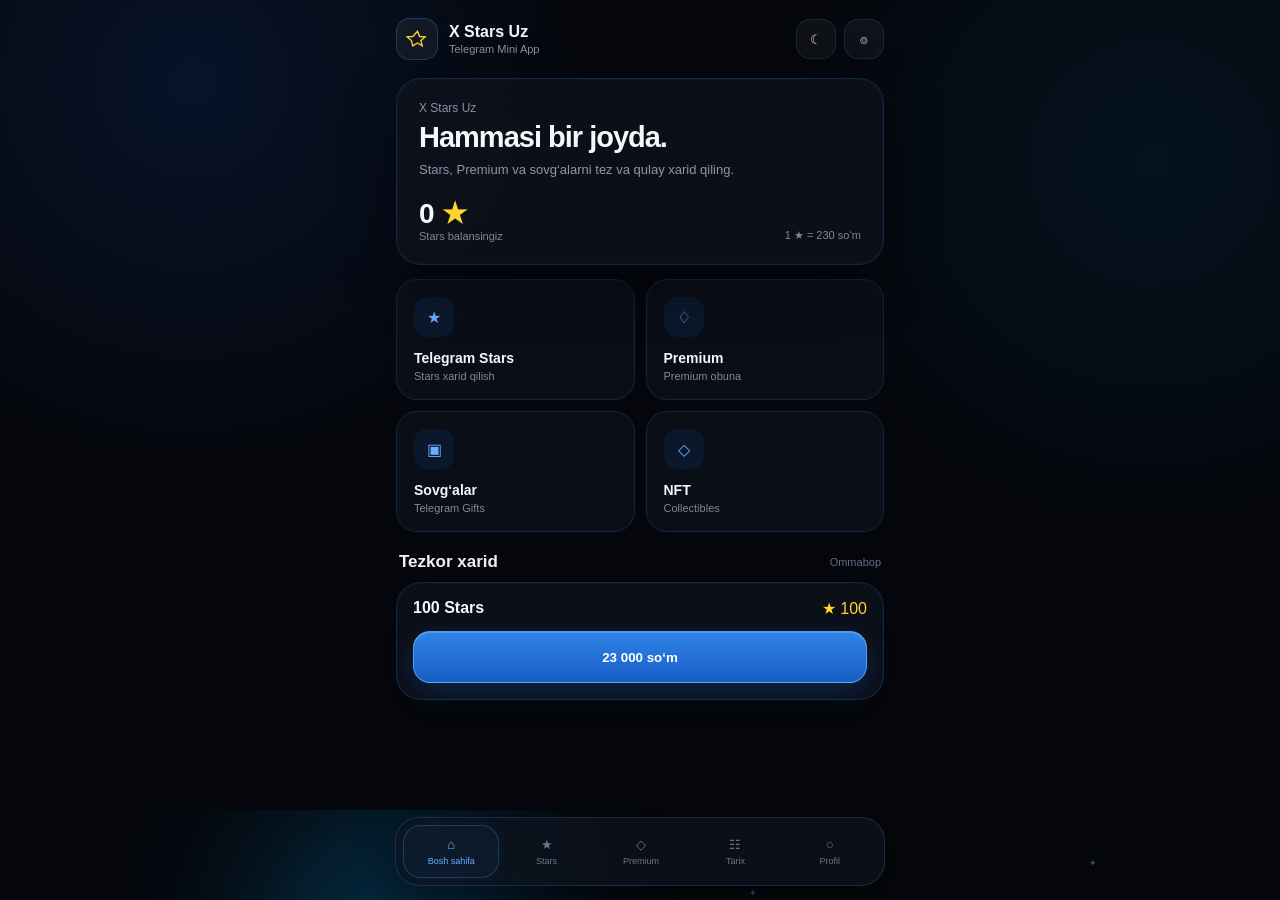
==== index.html @ 51a55a8f "Rename xstarsuz.html to index.html" ====
<!doctype html>
<html lang="uz">
<head>
<meta charset="UTF-8">
<meta name="viewport" content="width=device-width,initial-scale=1,maximum-scale=1,user-scalable=no">
<meta name="theme-color" content="#05070c">
<title>X Stars Uz</title>
<script src="https://telegram.org/js/telegram-web-app.js"></script>
<style>
*{box-sizing:border-box;-webkit-tap-highlight-color:transparent}
html,body{margin:0;min-height:100%;font-family:-apple-system,BlinkMacSystemFont,"SF Pro Display",Inter,Arial,sans-serif;background:#05070c;color:#f5f7fb}
body{overflow-x:hidden;background:radial-gradient(circle at 15% 10%,rgba(30,110,255,.12),transparent 30%),radial-gradient(circle at 90% 20%,rgba(0,160,255,.08),transparent 28%),#05070c}
.bg{position:fixed;inset:0;overflow:hidden;pointer-events:none;z-index:-1}.glow{position:absolute;width:280px;height:280px;border-radius:50%;filter:blur(80px);opacity:.25}.one{background:#087cff;top:-120px;left:-100px}.two{background:#0066ff;right:-130px;top:35%}.three{background:#00aaff;left:20%;bottom:-180px}
.line{position:absolute;width:160%;height:1px;left:-30%;top:42%;background:linear-gradient(90deg,transparent,rgba(80,170,255,.25),transparent);transform:rotate(-12deg);animation:move 8s linear infinite}@keyframes move{from{transform:translateX(-25%) rotate(-12deg)}to{transform:translateX(25%) rotate(-12deg)}}
.p{position:absolute;width:2px;height:2px;border-radius:50%;background:rgba(120,190,255,.65);animation:float 6s ease-in-out infinite}@keyframes float{0%,100%{transform:translateY(0);opacity:.2}50%{transform:translateY(-22px);opacity:.8}}
.s{position:absolute;color:rgba(100,175,255,.45);font-size:9px;animation:tw 4s ease-in-out infinite}@keyframes tw{0%,100%{opacity:.1}50%{opacity:.8}}
.app{max-width:520px;margin:auto;padding:18px 16px 110px}.header{display:flex;align-items:center;justify-content:space-between;margin-bottom:18px}.brand{display:flex;align-items:center;gap:11px}.logo{width:42px;height:42px;border-radius:14px;display:grid;place-items:center;background:rgba(255,255,255,.055);border:1px solid rgba(75,155,255,.25);box-shadow:0 0 18px rgba(35,130,255,.06)}.logo svg{width:23px}.brand strong{display:block;font-size:16px}.brand span{display:block;color:#8791a3;font-size:11px;margin-top:2px}.ha{display:flex;gap:8px}
.btnIcon{width:40px;height:40px;border-radius:14px;border:1px solid rgba(55,145,255,.16);background:rgba(255,255,255,.045);color:#dce6f5;display:grid;place-items:center;transition:.18s}.btnIcon:active{transform:scale(.92);box-shadow:0 0 20px rgba(40,130,255,.12)}svg{width:20px;height:20px}
.glass{background:rgba(16,20,29,.66);backdrop-filter:blur(25px);-webkit-backdrop-filter:blur(25px);border:1px solid rgba(55,145,255,.18);border-radius:25px;box-shadow:0 18px 55px rgba(0,0,0,.38),inset 0 0 0 1px rgba(70,155,255,.035),0 0 18px rgba(40,125,255,.035)}
.page{display:none;animation:in .3s ease}.page.active{display:block}@keyframes in{from{opacity:0;transform:translateX(18px)}to{opacity:1;transform:none}}
.welcome{padding:22px;margin-bottom:14px}.small{color:#8994a8;font-size:12px}.welcome h1{margin:6px 0 0;font-size:29px;letter-spacing:-1px}.welcome p,.head p{color:#8e98aa;font-size:13px;margin:8px 0 0}.balance{display:flex;justify-content:space-between;align-items:end;margin-top:20px}.balance b{font-size:28px}.yellow{color:#ffd52e}.muted{color:#7e899c;font-size:11px}
.actions{display:grid;grid-template-columns:1fr 1fr;gap:11px}.action,.premiumItem,.gift{background:rgba(14,19,28,.65);border:1px solid rgba(55,145,255,.16);box-shadow:inset 0 0 0 1px rgba(60,150,255,.025),0 0 14px rgba(40,125,255,.025);transition:.18s}.action{min-height:112px;padding:17px;border-radius:21px}.action:active,.premiumItem:active,.gift:active{transform:scale(.965);border-color:rgba(75,165,255,.4);box-shadow:0 0 20px rgba(40,130,255,.1)}.ai{width:40px;height:40px;border-radius:13px;display:grid;place-items:center;background:rgba(30,120,255,.09);color:#68aeff;margin-bottom:13px}.action strong,.gift strong{display:block;font-size:14px}.action span{display:block;color:#7e899b;font-size:11px;margin-top:4px}
.st{display:flex;justify-content:space-between;align-items:center;margin:20px 3px 10px}.st h2{font-size:17px;margin:0}.st span{font-size:11px;color:#657187}.main{width:100%;height:52px;border:1px solid rgba(115,190,255,.65);border-radius:17px;color:white;font-weight:650;background:linear-gradient(180deg,rgba(52,145,255,.9),rgba(25,103,218,.9));box-shadow:0 8px 28px rgba(30,120,255,.22),inset 0 1px 0 rgba(255,255,255,.18);transition:.16s}.main:active{transform:scale(.97)}
.head{margin:6px 2px 17px}.head h1{font-size:26px;margin:0;letter-spacing:-1px}.card{padding:20px;margin-bottom:13px}.input{height:58px;padding:0 16px;display:flex;align-items:center;gap:10px;background:rgba(0,0,0,.16);border:1px solid rgba(80,160,255,.13);border-radius:17px}.input input,.userinput{width:100%;border:0;outline:0;background:transparent;color:white;font-size:23px;font-weight:650}.choices{display:grid;grid-template-columns:repeat(4,1fr);gap:8px;margin-top:11px}.choice{padding:11px 5px;text-align:center;border-radius:14px;background:rgba(255,255,255,.035);border:1px solid rgba(55,145,255,.14);color:#cbd4e2;font-size:12px}.choice.active{border-color:rgba(65,155,255,.65);background:rgba(45,130,255,.08);box-shadow:0 0 18px rgba(45,135,255,.12)}.recipient{display:flex;gap:8px;margin-top:14px}.recipient button{flex:1;height:42px;border-radius:14px;border:1px solid rgba(80,150,255,.12);background:rgba(255,255,255,.035);color:#929daf}.recipient .active{color:white;background:rgba(40,130,255,.1);border-color:rgba(70,155,255,.35)}.username{display:none;margin-top:9px}.username.show{display:block}.userinput{height:45px;border-radius:14px;padding:0 14px;font-size:14px}.total{display:flex;justify-content:space-between;margin:17px 2px 12px;font-size:12px}
.premiumList{display:flex;flex-direction:column;gap:10px}.premiumItem{padding:17px;border-radius:20px;display:flex;align-items:center;justify-content:space-between}.pleft{display:flex;align-items:center;gap:13px}.pi{width:43px;height:43px;border-radius:14px;background:rgba(45,135,255,.1);color:#6bb2ff;display:grid;place-items:center}.premiumItem span{display:block;color:#778296;font-size:11px;margin-top:4px}.price{font-size:13px;color:#b9d9ff;font-weight:650}
.gifts{display:grid;grid-template-columns:1fr 1fr;gap:10px}.gift{padding:17px;border-radius:21px}.gv{height:78px;border-radius:17px;background:radial-gradient(circle,rgba(50,145,255,.12),transparent 60%),rgba(255,255,255,.025);display:grid;place-items:center;margin-bottom:12px;color:#70b7ff}.gift small{display:block;color:#ffd52e;margin-top:5px}.nft{padding:42px 20px;text-align:center}.nft .pi{margin:auto auto 17px;width:65px;height:65px}.nft h2{margin:0}.nft p{color:#7d889b;font-size:12px;line-height:1.6}
.history{display:flex;flex-direction:column;gap:9px}.hi{display:flex;align-items:center;gap:12px;padding:15px;border-radius:18px;background:rgba(15,20,29,.6);border:1px solid rgba(55,145,255,.1)}.hi .pi{width:40px;height:40px}.hiinfo{flex:1}.hiinfo strong{display:block;font-size:13px}.hiinfo span{display:block;color:#687487;font-size:10px;margin-top:3px}
.profile{padding:22px;display:flex;align-items:center;gap:15px;margin-bottom:12px}.avatar{width:60px;height:60px;border-radius:19px;overflow:hidden;background:rgba(50,140,255,.12);display:grid;place-items:center;font-size:22px;color:#75b9ff}.avatar img{width:100%;height:100%;object-fit:cover}.settings{overflow:hidden}.setting{min-height:57px;display:flex;align-items:center;padding:0 16px;border-bottom:1px solid rgba(255,255,255,.045);gap:12px}.setting:last-child{border:0}.si{width:32px;height:32px;border-radius:10px;display:grid;place-items:center;background:rgba(45,135,255,.08);color:#69afff}.settingText{flex:1;font-size:13px}.settingText small{display:block;color:#697588;font-size:10px;margin-top:2px}.switch{width:42px;height:25px;border-radius:20px;background:#303744;padding:3px}.switch i{display:block;width:19px;height:19px;border-radius:50%;background:white;transition:.2s}.switch.on{background:#2788ff}.switch.on i{transform:translateX(17px)}.admin{display:none;margin-top:12px;padding:18px}.admin.show{display:block}.adminrow{display:flex;justify-content:space-between;padding:9px 0;color:#8994a7;font-size:12px}
.nav{position:fixed;left:50%;bottom:14px;transform:translateX(-50%);width:calc(100% - 24px);max-width:490px;padding:7px;border-radius:24px;background:rgba(15,19,28,.76);backdrop-filter:blur(28px);border:1px solid rgba(75,155,255,.2);box-shadow:0 15px 45px rgba(0,0,0,.45);display:flex;z-index:50}.nav button{flex:1;height:53px;border:0;background:transparent;color:#697589;border-radius:18px;display:flex;flex-direction:column;align-items:center;justify-content:center;gap:4px}.nav button span{font-size:9px}.nav button.active{color:#69b0ff;border:1px solid rgba(65,155,255,.28);background:rgba(45,135,255,.055);box-shadow:0 0 18px rgba(45,135,255,.08)}
.overlay{position:fixed;inset:0;background:rgba(0,0,0,.58);backdrop-filter:blur(9px);z-index:100;display:none;align-items:flex-end}.overlay.show{display:flex}.modal{width:100%;max-width:520px;margin:auto 0 0;padding:18px 16px 28px;background:rgba(14,18,27,.96);border-radius:29px 29px 0 0;border:1px solid rgba(70,155,255,.2)}.handle{width:42px;height:4px;border-radius:5px;background:#394352;margin:0 auto 20px}.payments{display:grid;grid-template-columns:1fr 1fr;gap:9px}.pay{padding:15px;border-radius:17px;background:rgba(255,255,255,.035);border:1px solid rgba(55,145,255,.14)}.pay strong{display:block;font-size:13px}.pay span{color:#727e91;font-size:10px}.note{margin-top:13px;padding:11px;border-radius:13px;background:rgba(255,190,50,.055);color:#a99b73;font-size:10px;line-height:1.5}
body.light{color:#111722;background:#f2f5fa}body.light .glass,body.light .action,body.light .premiumItem,body.light .gift,body.light .hi,body.light .settings,body.light .nav{background:rgba(255,255,255,.7)}body.light .input input,body.light .userinput{color:#111722}
@media(max-width:370px){.app{padding-left:12px;padding-right:12px}.action{padding:14px;min-height:105px}.welcome h1{font-size:25px}}
</style>
</head>
<body>
<div class="bg"><div class="glow one"></div><div class="glow two"></div><div class="glow three"></div><div class="line"></div></div>
<div class="app">
<header class="header"><div class="brand"><div class="logo"><svg viewBox="0 0 24 24" fill="none"><path d="M12 2.8l2.5 6.2 6.7.5-5.1 4.3 1.6 6.5-5.7-3.5-5.7 3.5-1.6-6.5-5.1-4.3 6.7-.5L12 2.8z" stroke="#ffd52e" stroke-width="1.6"/></svg></div><div><strong>X Stars Uz</strong><span>Telegram Mini App</span></div></div><div class="ha"><button class="btnIcon" onclick="toggleTheme()">☾</button><button class="btnIcon" onclick="showPage('profile')">⌾</button></div></header>

<section class="page active" id="home"><div class="welcome glass"><div class="small">X Stars Uz</div><h1>Hammasi bir joyda.</h1><p>Stars, Premium va sovg‘alarni tez va qulay xarid qiling.</p><div class="balance"><div><b>0 <span class="yellow">★</span></b><div class="muted">Stars balansingiz</div></div><div class="muted">1 ★ = 230 so‘m</div></div></div>
<div class="actions"><div class="action" onclick="showPage('stars')"><div class="ai yellow">★</div><strong>Telegram Stars</strong><span>Stars xarid qilish</span></div><div class="action" onclick="showPage('premium')"><div class="ai">♢</div><strong>Premium</strong><span>Premium obuna</span></div><div class="action" onclick="showPage('gifts')"><div class="ai">▣</div><strong>Sovg‘alar</strong><span>Telegram Gifts</span></div><div class="action" onclick="showPage('nft')"><div class="ai">◇</div><strong>NFT</strong><span>Collectibles</span></div></div>
<div class="st"><h2>Tezkor xarid</h2><span>Ommabop</span></div><div class="glass" style="padding:16px"><div style="display:flex;justify-content:space-between;margin-bottom:13px"><strong>100 Stars</strong><span class="yellow">★ 100</span></div><button class="main" onclick="quickStars(100)">23 000 so‘m</button></div></section>

<section class="page" id="stars"><div class="head"><h1>Stars</h1><p>Telegram Stars uchun miqdorni tanlang.</p></div><div class="card glass"><div class="input"><span class="yellow">★</span><input id="starInput" type="number" min="50" max="5000" value="100" oninput="updateStars()"></div><div class="choices"><div class="choice" onclick="setStars(50)">50</div><div class="choice active" onclick="setStars(100)">100</div><div class="choice" onclick="setStars(200)">200</div><div class="choice" onclick="setStars(300)">300</div><div class="choice" onclick="setStars(400)">400</div><div class="choice" onclick="setStars(500)">500</div><div class="choice" onclick="setStars(1000)">1000</div></div><div class="recipient"><button class="active" id="selfBtn" onclick="recipientSelf()">O‘zimga</button><button id="otherBtn" onclick="recipientOther()">Boshqa profil</button></div><div class="username" id="usernameBox"><input class="userinput" id="username" placeholder="@username"></div><div class="total"><span class="muted">Jami</span><strong id="starTotal">23 000 so‘m</strong></div><button class="main" onclick="openPayment()">Davom etish</button></div><div class="glass" style="padding:16px;font-size:12px;color:#7d889b;line-height:1.6">Minimal: <b>50 Stars</b><br>Maksimal: <b>5000 Stars</b><br>Narx: <b class="yellow">1 ★ = 230 so‘m</b></div></section>

<section class="page" id="premium"><div class="head"><h1>Premium</h1><p>Telegram Premium obunasini tanlang.</p></div><div class="premiumList"><div class="premiumItem" onclick="premiumBuy('3 oy',165000)"><div class="pleft"><div class="pi">◇</div><div><strong>3 oy</strong><span>Premium obuna</span></div></div><div class="price">165 000 so‘m</div></div><div class="premiumItem" onclick="premiumBuy('6 oy',220000)"><div class="pleft"><div class="pi">◇</div><div><strong>6 oy</strong><span>Premium obuna</span></div></div><div class="price">220 000 so‘m</div></div><div class="premiumItem" onclick="premiumBuy('12 oy',405000)"><div class="pleft"><div class="pi">◇</div><div><strong>12 oy</strong><span>Premium obuna</span></div></div><div class="price">405 000 so‘m</div></div></div></section>

<section class="page" id="gifts"><div class="head"><h1>Sovg‘alar</h1><p>Telegram uchun chiroyli sovg‘alarni tanlang.</p></div><div class="gifts" id="gifts"></div></section>
<section class="page" id="nft"><div class="head"><h1>NFT</h1><p>Collectible sovg‘alar bo‘limi.</p></div><div class="nft glass"><div class="pi">◇</div><h2>Tez orada</h2><p>NFT va collectible sovg‘alar uchun yangi bo‘lim tez orada ishga tushadi.</p></div></section>
<section class="page" id="history"><div class="head"><h1>Tarix</h1><p>Sizning oxirgi operatsiyalaringiz.</p></div><div class="history" id="historyList"></div></section>
<section class="page" id="profile"><div class="head"><h1>Profil</h1><p>Hisob va ilova sozlamalari.</p></div><div class="profile glass"><div class="avatar" id="avatar">X</div><div><strong id="profileName">X Stars User</strong><div class="muted" id="profileUsername">@username</div></div></div><div class="settings glass"><div class="setting"><div class="si">文</div><div class="settingText">Til<small>O‘zbekcha</small></div><span class="muted">UZ</span></div><div class="setting"><div class="si">☾</div><div class="settingText">Qorong‘i rejim<small>iOS ko‘rinishi</small></div><div class="switch on" id="themeSwitch" onclick="toggleTheme()"><i></i></div></div><div class="setting"><div class="si">♧</div><div class="settingText">Bildirishnomalar<small>Xaridlar va yangiliklar</small></div><div class="switch on" id="notifySwitch" onclick="toggleNotify()"><i></i></div></div><div class="setting" onclick="openSupport()"><div class="si">?</div><div class="settingText">Qo‘llab-quvvatlash<small>@xsuzadmin</small></div><span style="color:#6baeff">›</span></div></div><div class="admin glass" id="adminPanel"><h3>Admin panel</h3><div class="adminrow"><span>Status</span><b>Admin</b></div><div class="adminrow"><span>Telegram ID</span><b>5795011255</b></div><div class="adminrow"><span>Bot</span><b>@xstarsuzbot</b></div><button class="main" onclick="adminMessage()" style="margin-top:10px">Admin boshqaruvi</button></div></section>
</div>

<nav class="nav"><button class="active" data-page="home" onclick="showPage('home')">⌂<span>Bosh sahifa</span></button><button data-page="stars" onclick="showPage('stars')">★<span>Stars</span></button><button data-page="premium" onclick="showPage('premium')">◇<span>Premium</span></button><button data-page="history" onclick="showPage('history')">☷<span>Tarix</span></button><button data-page="profile" onclick="showPage('profile')">○<span>Profil</span></button></nav>

<div class="overlay" id="paymentModal" onclick="closePayment(event)"><div class="modal" onclick="event.stopPropagation()"><div class="handle"></div><h2>To‘lov usulini tanlang</h2><div id="paymentDescription" style="color:#788396;font-size:11px;margin:5px 0 15px"></div><div class="payments"><div class="pay" onclick="paymentSelected('Telegram Stars')"><strong>Telegram Stars</strong><span>Telegram ichidagi to‘lov</span></div><div class="pay" onclick="paymentSelected('Click')"><strong>Click</strong><span>Click orqali to‘lov</span></div><div class="pay" onclick="paymentSelected('Payme')"><strong>Payme</strong><span>Payme orqali to‘lov</span></div><div class="pay" onclick="paymentSelected('Visa / Uzcard')"><strong>Visa / Uzcard</strong><span>Karta orqali to‘lov</span></div></div><div class="note">To‘lov tizimi hozircha demo rejimida. Real integratsiya backend orqali ulanadi.</div></div></div>

<script>
const tg=window.Telegram?.WebApp;if(tg){tg.ready();tg.expand()}
for(let i=0;i<32;i++){let x=document.createElement('div');x.className='p';x.style.left=Math.random()*100+'%';x.style.top=Math.random()*100+'%';x.style.animationDelay=Math.random()*6+'s';document.querySelector('.bg').appendChild(x)}
for(let i=0;i<18;i++){let x=document.createElement('div');x.className='s';x.textContent='✦';x.style.left=Math.random()*100+'%';x.style.top=Math.random()*100+'%';x.style.animationDelay=Math.random()*5+'s';document.querySelector('.bg').appendChild(x)}
function showPage(p){document.querySelectorAll('.page').forEach(x=>x.classList.remove('active'));document.getElementById(p).classList.add('active');document.querySelectorAll('.nav button').forEach(x=>x.classList.toggle('active',x.dataset.page===p));scrollTo(0,0)}
let currentStars=100,currentPurchase=null;
function setStars(v){currentStars=v;document.getElementById('starInput').value=v;updateStars()}
function updateStars(){let v=parseInt(document.getElementById('starInput').value)||50;v=Math.max(50,Math.min(5000,v));currentStars=v;document.getElementById('starInput').value=v;document.getElementById('starTotal').textContent=(v*230).toLocaleString('uz-UZ')+' so‘m';document.querySelectorAll('.choice').forEach(x=>x.classList.toggle('active',Number(x.textContent)===v))}
function quickStars(v){setStars(v);showPage('stars')}
function recipientSelf(){selfBtn.classList.add('active');otherBtn.classList.remove('active');usernameBox.classList.remove('show')}
function recipientOther(){otherBtn.classList.add('active');selfBtn.classList.remove('active');usernameBox.classList.add('show')}
const giftData=[['Teddy Bear',15],['Heart Gift',15],['Gift Box',25],['Rose',25],['Bouquet',50],['Rocket',50],['Trophy',100],['Ring',100],['Archa',50]];
giftData.forEach(g=>{let d=document.createElement('div');d.className='gift';d.innerHTML='<div class="gv">◇</div><strong>'+g[0]+'</strong><small>★ '+g[1]+'</small>';d.onclick=()=>openGift(g[0],g[1]);gifts.appendChild(d)})
function openGift(n,s){currentPurchase={name:n,amount:s};paymentDescription.textContent=n+' — ★ '+s;paymentModal.classList.add('show')}
function premiumBuy(n,p){currentPurchase={name:'Premium '+n,amount:p};paymentDescription.textContent='Premium '+n+' — '+p.toLocaleString('uz-UZ')+' so‘m';paymentModal.classList.add('show')}
function openPayment(){if(otherBtn.classList.contains('active')&&!username.value.trim()){alert('Username kiriting.');return}currentPurchase={name:currentStars+' Stars',amount:currentStars*230};paymentDescription.textContent=currentStars+' Stars — '+(currentStars*230).toLocaleString('uz-UZ')+' so‘m';paymentModal.classList.add('show')}
function closePayment(e){if(e.target.id==='paymentModal')paymentModal.classList.remove('show')}
function paymentSelected(m){paymentModal.classList.remove('show');if(currentPurchase)saveHistory(currentPurchase.name,currentPurchase.amount,m);alert('To‘lov tizimi hozircha demo rejimida.\n\nTanlangan usul: '+m);showPage('history')}
function saveHistory(n,a,m){let h=JSON.parse(localStorage.getItem('xstars_history')||'[]');h.unshift({n,a,m,d:new Date().toLocaleString('uz-UZ')});localStorage.setItem('xstars_history',JSON.stringify(h.slice(0,30)));renderHistory()}
function renderHistory(){let h=JSON.parse(localStorage.getItem('xstars_history')||'[]');if(!h.length){historyList.innerHTML='<div class="glass" style="padding:35px;text-align:center;color:#687487;font-size:12px">Hozircha operatsiyalar yo‘q.</div>';return}historyList.innerHTML=h.map(x=>'<div class="hi"><div class="pi">✓</div><div class="hiinfo"><strong>'+x.n+'</strong><span>'+x.m+' · '+x.d+'</span></div><b>'+x.a.toLocaleString('uz-UZ')+' so‘m</b></div>').join('')}
function toggleTheme(){document.body.classList.toggle('light');let l=document.body.classList.contains('light');localStorage.setItem('theme',l?'light':'dark');themeSwitch.classList.toggle('on',!l)}
function toggleNotify(){notifySwitch.classList.toggle('on')}
function openSupport(){if(tg&&tg.openTelegramLink)tg.openTelegramLink('https://t.me/xsuzadmin');else window.open('https://t.me/xsuzadmin','_blank')}
function adminMessage(){alert('Admin panel frontendda yoqildi. Real boshqaruv backend orqali ulanadi.')}
function loadUser(){if(!tg?.initDataUnsafe?.user)return;let u=tg.initDataUnsafe.user;profileName.textContent=[u.first_name,u.last_name].filter(Boolean).join(' ')||'Telegram User';profileUsername.textContent=u.username?'@'+u.username:'Username yo‘q';avatar.textContent=(u.first_name||'X')[0].toUpperCase();if(u.photo_url)avatar.innerHTML='<img src="'+u.photo_url+'">';if(String(u.id)==='5795011255')adminPanel.classList.add('show')}
if(localStorage.getItem('theme')==='light'){document.body.classList.add('light');themeSwitch.classList.remove('on')}loadUser();renderHistory();updateStars();
</script>
</body>
</html>
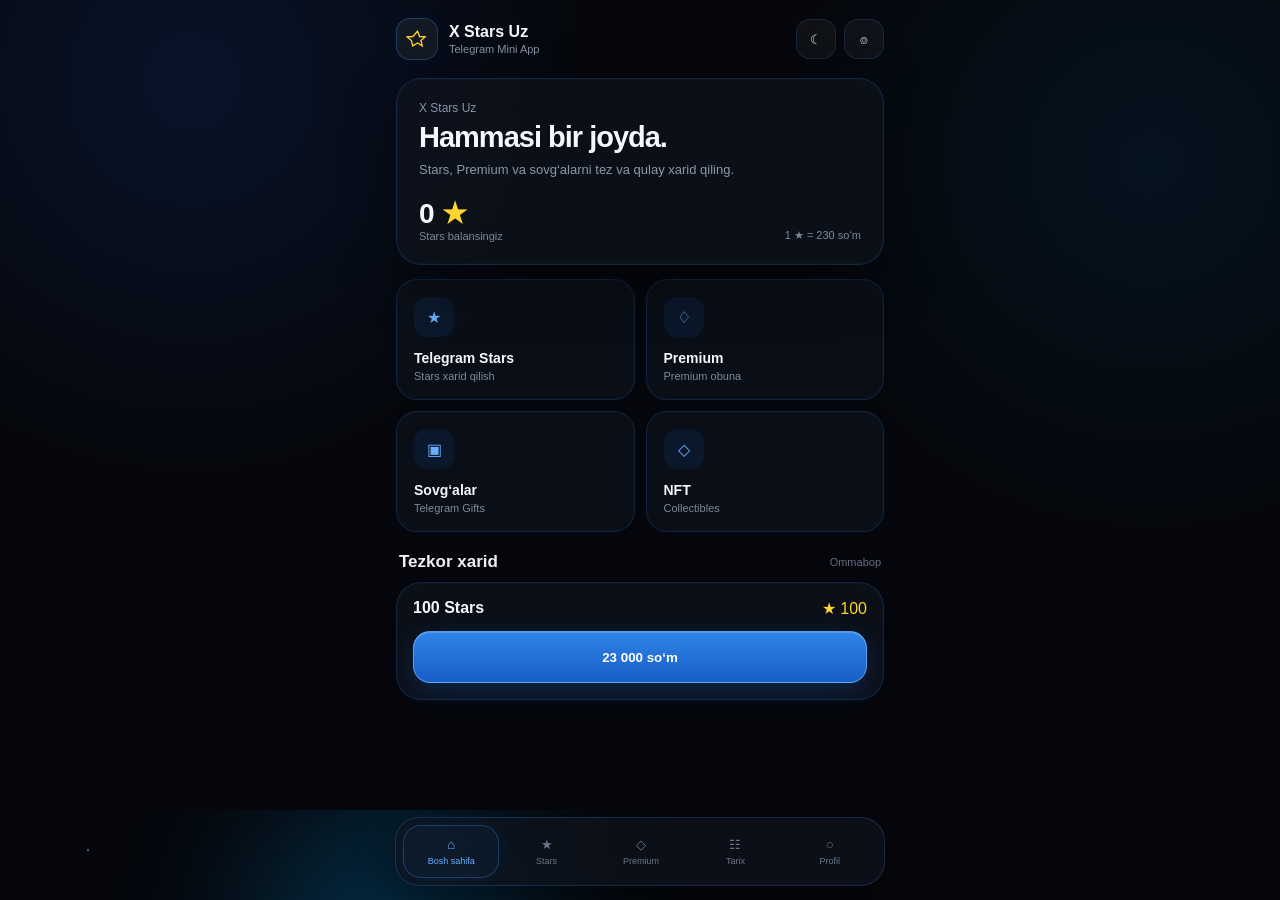
==== commit f540b5c6: "Rename xstarsuz-1.html to index.html" ====
--- a/index.html
+++ b/index.html
@@ -25,7 +25,7 @@
 .premiumList{display:flex;flex-direction:column;gap:10px}.premiumItem{padding:17px;border-radius:20px;display:flex;align-items:center;justify-content:space-between}.pleft{display:flex;align-items:center;gap:13px}.pi{width:43px;height:43px;border-radius:14px;background:rgba(45,135,255,.1);color:#6bb2ff;display:grid;place-items:center}.premiumItem span{display:block;color:#778296;font-size:11px;margin-top:4px}.price{font-size:13px;color:#b9d9ff;font-weight:650}
 .gifts{display:grid;grid-template-columns:1fr 1fr;gap:10px}.gift{padding:17px;border-radius:21px}.gv{height:78px;border-radius:17px;background:radial-gradient(circle,rgba(50,145,255,.12),transparent 60%),rgba(255,255,255,.025);display:grid;place-items:center;margin-bottom:12px;color:#70b7ff}.gift small{display:block;color:#ffd52e;margin-top:5px}.nft{padding:42px 20px;text-align:center}.nft .pi{margin:auto auto 17px;width:65px;height:65px}.nft h2{margin:0}.nft p{color:#7d889b;font-size:12px;line-height:1.6}
 .history{display:flex;flex-direction:column;gap:9px}.hi{display:flex;align-items:center;gap:12px;padding:15px;border-radius:18px;background:rgba(15,20,29,.6);border:1px solid rgba(55,145,255,.1)}.hi .pi{width:40px;height:40px}.hiinfo{flex:1}.hiinfo strong{display:block;font-size:13px}.hiinfo span{display:block;color:#687487;font-size:10px;margin-top:3px}
-.profile{padding:22px;display:flex;align-items:center;gap:15px;margin-bottom:12px}.avatar{width:60px;height:60px;border-radius:19px;overflow:hidden;background:rgba(50,140,255,.12);display:grid;place-items:center;font-size:22px;color:#75b9ff}.avatar img{width:100%;height:100%;object-fit:cover}.settings{overflow:hidden}.setting{min-height:57px;display:flex;align-items:center;padding:0 16px;border-bottom:1px solid rgba(255,255,255,.045);gap:12px}.setting:last-child{border:0}.si{width:32px;height:32px;border-radius:10px;display:grid;place-items:center;background:rgba(45,135,255,.08);color:#69afff}.settingText{flex:1;font-size:13px}.settingText small{display:block;color:#697588;font-size:10px;margin-top:2px}.switch{width:42px;height:25px;border-radius:20px;background:#303744;padding:3px}.switch i{display:block;width:19px;height:19px;border-radius:50%;background:white;transition:.2s}.switch.on{background:#2788ff}.switch.on i{transform:translateX(17px)}.admin{display:none;margin-top:12px;padding:18px}.admin.show{display:block}.adminrow{display:flex;justify-content:space-between;padding:9px 0;color:#8994a7;font-size:12px}
+.profile{padding:22px;display:flex;align-items:center;gap:15px;margin-bottom:12px}.avatar{width:60px;height:60px;border-radius:19px;overflow:hidden;background:rgba(50,140,255,.12);display:grid;place-items:center;font-size:22px;color:#75b9ff}.avatar img{width:100%;height:100%;object-fit:cover}.settings{overflow:hidden}.setting{min-height:57px;display:flex;align-items:center;padding:0 16px;border-bottom:1px solid rgba(255,255,255,.045);gap:12px}.setting:last-child{border:0}.si{width:32px;height:32px;border-radius:10px;display:grid;place-items:center;background:rgba(45,135,255,.08);color:#69afff}.settingText{flex:1;font-size:13px}.settingText small{display:block;color:#697588;font-size:10px;margin-top:2px}.switch{width:42px;height:25px;border-radius:20px;background:#303744;padding:3px}.switch i{display:block;width:19px;height:19px;border-radius:50%;background:white;transition:.2s}.switch.on{background:#2788ff}.switch.on i{transform:translateX(17px)}.admin{display:none;margin-top:12px;padding:18px}.admin.show{display:block}.adminGrid{display:grid;grid-template-columns:repeat(2,1fr);gap:10px;margin-top:12px}.adminCard{padding:15px;border-radius:18px;background:rgba(20,30,45,.62);border:1px solid rgba(65,155,255,.16);box-shadow:inset 0 0 18px rgba(45,135,255,.025)}.adminCard b{display:block;font-size:22px;margin-top:6px;color:#eef5ff}.adminCard small{color:#7e8ba0}.adminAction{width:100%;margin-top:10px;padding:13px;border-radius:15px;border:1px solid rgba(65,155,255,.18);background:rgba(45,135,255,.06);color:#dcecff;text-align:left;font-size:13px}.adminBadge{display:inline-flex;padding:5px 9px;border-radius:10px;background:rgba(45,135,255,.1);color:#69b0ff;font-size:10px;margin-left:6px}.adminrow{display:flex;justify-content:space-between;padding:9px 0;color:#8994a7;font-size:12px}
 .nav{position:fixed;left:50%;bottom:14px;transform:translateX(-50%);width:calc(100% - 24px);max-width:490px;padding:7px;border-radius:24px;background:rgba(15,19,28,.76);backdrop-filter:blur(28px);border:1px solid rgba(75,155,255,.2);box-shadow:0 15px 45px rgba(0,0,0,.45);display:flex;z-index:50}.nav button{flex:1;height:53px;border:0;background:transparent;color:#697589;border-radius:18px;display:flex;flex-direction:column;align-items:center;justify-content:center;gap:4px}.nav button span{font-size:9px}.nav button.active{color:#69b0ff;border:1px solid rgba(65,155,255,.28);background:rgba(45,135,255,.055);box-shadow:0 0 18px rgba(45,135,255,.08)}
 .overlay{position:fixed;inset:0;background:rgba(0,0,0,.58);backdrop-filter:blur(9px);z-index:100;display:none;align-items:flex-end}.overlay.show{display:flex}.modal{width:100%;max-width:520px;margin:auto 0 0;padding:18px 16px 28px;background:rgba(14,18,27,.96);border-radius:29px 29px 0 0;border:1px solid rgba(70,155,255,.2)}.handle{width:42px;height:4px;border-radius:5px;background:#394352;margin:0 auto 20px}.payments{display:grid;grid-template-columns:1fr 1fr;gap:9px}.pay{padding:15px;border-radius:17px;background:rgba(255,255,255,.035);border:1px solid rgba(55,145,255,.14)}.pay strong{display:block;font-size:13px}.pay span{color:#727e91;font-size:10px}.note{margin-top:13px;padding:11px;border-radius:13px;background:rgba(255,190,50,.055);color:#a99b73;font-size:10px;line-height:1.5}
 body.light{color:#111722;background:#f2f5fa}body.light .glass,body.light .action,body.light .premiumItem,body.light .gift,body.light .hi,body.light .settings,body.light .nav{background:rgba(255,255,255,.7)}body.light .input input,body.light .userinput{color:#111722}
@@ -48,10 +48,10 @@
 <section class="page" id="gifts"><div class="head"><h1>Sovg‘alar</h1><p>Telegram uchun chiroyli sovg‘alarni tanlang.</p></div><div class="gifts" id="gifts"></div></section>
 <section class="page" id="nft"><div class="head"><h1>NFT</h1><p>Collectible sovg‘alar bo‘limi.</p></div><div class="nft glass"><div class="pi">◇</div><h2>Tez orada</h2><p>NFT va collectible sovg‘alar uchun yangi bo‘lim tez orada ishga tushadi.</p></div></section>
 <section class="page" id="history"><div class="head"><h1>Tarix</h1><p>Sizning oxirgi operatsiyalaringiz.</p></div><div class="history" id="historyList"></div></section>
-<section class="page" id="profile"><div class="head"><h1>Profil</h1><p>Hisob va ilova sozlamalari.</p></div><div class="profile glass"><div class="avatar" id="avatar">X</div><div><strong id="profileName">X Stars User</strong><div class="muted" id="profileUsername">@username</div></div></div><div class="settings glass"><div class="setting"><div class="si">文</div><div class="settingText">Til<small>O‘zbekcha</small></div><span class="muted">UZ</span></div><div class="setting"><div class="si">☾</div><div class="settingText">Qorong‘i rejim<small>iOS ko‘rinishi</small></div><div class="switch on" id="themeSwitch" onclick="toggleTheme()"><i></i></div></div><div class="setting"><div class="si">♧</div><div class="settingText">Bildirishnomalar<small>Xaridlar va yangiliklar</small></div><div class="switch on" id="notifySwitch" onclick="toggleNotify()"><i></i></div></div><div class="setting" onclick="openSupport()"><div class="si">?</div><div class="settingText">Qo‘llab-quvvatlash<small>@xsuzadmin</small></div><span style="color:#6baeff">›</span></div></div><div class="admin glass" id="adminPanel"><h3>Admin panel</h3><div class="adminrow"><span>Status</span><b>Admin</b></div><div class="adminrow"><span>Telegram ID</span><b>5795011255</b></div><div class="adminrow"><span>Bot</span><b>@xstarsuzbot</b></div><button class="main" onclick="adminMessage()" style="margin-top:10px">Admin boshqaruvi</button></div></section>
+<section class="page" id="profile"><div class="head"><h1>Profil</h1><p>Hisob va ilova sozlamalari.</p></div><div class="profile glass"><div class="avatar" id="avatar">X</div><div><strong id="profileName">X Stars User</strong><div class="muted" id="profileUsername">@username</div></div></div><div class="settings glass"><div class="setting"><div class="si">文</div><div class="settingText">Til<small>O‘zbekcha</small></div><span class="muted">UZ</span></div><div class="setting"><div class="si">☾</div><div class="settingText">Qorong‘i rejim<small>iOS ko‘rinishi</small></div><div class="switch on" id="themeSwitch" onclick="toggleTheme()"><i></i></div></div><div class="setting"><div class="si">♧</div><div class="settingText">Bildirishnomalar<small>Xaridlar va yangiliklar</small></div><div class="switch on" id="notifySwitch" onclick="toggleNotify()"><i></i></div></div><div class="setting" onclick="openSupport()"><div class="si">?</div><div class="settingText">Qo‘llab-quvvatlash<small>@xsuzadmin</small></div><span style="color:#6baeff">›</span></div></div><div class="admin glass" id="adminPanel"><h3>Admin Panel <span class="adminBadge">5795011255</span></h3><div class="adminrow"><span>Status</span><b style="color:#69b0ff">● Faol</b></div><div class="adminGrid"><div class="adminCard"><small>Bugungi buyurtmalar</small><b id="aOrders">0</b></div><div class="adminCard"><small>Foydalanuvchilar</small><b id="aUsers">0</b></div><div class="adminCard"><small>Stars buyurtmalari</small><b id="aStars">0</b></div><div class="adminCard"><small>Daromad</small><b id="aRevenue">0 so‘m</b></div></div><button class="adminAction" onclick="adminOrders()">📦 Buyurtmalar <span style="float:right">›</span></button><button class="adminAction" onclick="adminUsers()">👤 Foydalanuvchilar <span style="float:right">›</span></button><button class="adminAction" onclick="adminStats()">📊 Statistika <span style="float:right">›</span></button><button class="adminAction" onclick="adminMessage()">⚙️ Admin sozlamalari <span style="float:right">›</span></button></div></section>
 </div>
 
-<nav class="nav"><button class="active" data-page="home" onclick="showPage('home')">⌂<span>Bosh sahifa</span></button><button data-page="stars" onclick="showPage('stars')">★<span>Stars</span></button><button data-page="premium" onclick="showPage('premium')">◇<span>Premium</span></button><button data-page="history" onclick="showPage('history')">☷<span>Tarix</span></button><button data-page="profile" onclick="showPage('profile')">○<span>Profil</span></button></nav>
+<nav class="nav"><button class="active" data-page="home" onclick="showPage('home')">⌂<span>Bosh sahifa</span></button><button data-page="stars" onclick="showPage('stars')">★<span>Stars</span></button><button data-page="premium" onclick="showPage('premium')">◇<span>Premium</span></button><button data-page="history" onclick="showPage('history')">☷<span>Tarix</span></button><button data-page="profile" onclick="showPage('profile')">○<span>Profil</span></button><button id="adminNav" data-page="profile" onclick="showPage('profile');document.getElementById('adminPanel').scrollIntoView({behavior:'smooth'})" style="display:none">⚙<span>Admin</span></button></nav>
 
 <div class="overlay" id="paymentModal" onclick="closePayment(event)"><div class="modal" onclick="event.stopPropagation()"><div class="handle"></div><h2>To‘lov usulini tanlang</h2><div id="paymentDescription" style="color:#788396;font-size:11px;margin:5px 0 15px"></div><div class="payments"><div class="pay" onclick="paymentSelected('Telegram Stars')"><strong>Telegram Stars</strong><span>Telegram ichidagi to‘lov</span></div><div class="pay" onclick="paymentSelected('Click')"><strong>Click</strong><span>Click orqali to‘lov</span></div><div class="pay" onclick="paymentSelected('Payme')"><strong>Payme</strong><span>Payme orqali to‘lov</span></div><div class="pay" onclick="paymentSelected('Visa / Uzcard')"><strong>Visa / Uzcard</strong><span>Karta orqali to‘lov</span></div></div><div class="note">To‘lov tizimi hozircha demo rejimida. Real integratsiya backend orqali ulanadi.</div></div></div>
 
@@ -78,8 +78,25 @@
 function toggleTheme(){document.body.classList.toggle('light');let l=document.body.classList.contains('light');localStorage.setItem('theme',l?'light':'dark');themeSwitch.classList.toggle('on',!l)}
 function toggleNotify(){notifySwitch.classList.toggle('on')}
 function openSupport(){if(tg&&tg.openTelegramLink)tg.openTelegramLink('https://t.me/xsuzadmin');else window.open('https://t.me/xsuzadmin','_blank')}
-function adminMessage(){alert('Admin panel frontendda yoqildi. Real boshqaruv backend orqali ulanadi.')}
-function loadUser(){if(!tg?.initDataUnsafe?.user)return;let u=tg.initDataUnsafe.user;profileName.textContent=[u.first_name,u.last_name].filter(Boolean).join(' ')||'Telegram User';profileUsername.textContent=u.username?'@'+u.username:'Username yo‘q';avatar.textContent=(u.first_name||'X')[0].toUpperCase();if(u.photo_url)avatar.innerHTML='<img src="'+u.photo_url+'">';if(String(u.id)==='5795011255')adminPanel.classList.add('show')}
+function adminMessage(){alert('Admin sozlamalari: real boshqaruv backend orqali ulanadi.')}
+
+function updateAdminStats(){
+ const h=JSON.parse(localStorage.getItem('xstars_history')||'[]');
+ const users=JSON.parse(localStorage.getItem('xstars_users')||'[]');
+ const today=new Date().toDateString();
+ const todayOrders=h.filter(x=>new Date(x.date||Date.now()).toDateString()===today);
+ const stars=h.filter(x=>String(x.type||'').toLowerCase().includes('star')).reduce((a,x)=>a+Number(x.amount||x.stars||0),0);
+ const revenue=h.reduce((a,x)=>a+Number(x.total||x.price||0),0);
+ document.getElementById('aOrders').textContent=todayOrders.length;
+ document.getElementById('aUsers').textContent=users.length;
+ document.getElementById('aStars').textContent=stars;
+ document.getElementById('aRevenue').textContent=revenue.toLocaleString('uz-UZ')+' so‘m';
+}
+function adminOrders(){alert('Buyurtmalar bo‘limi tayyor: keyingi bosqichda backend bilan real buyurtmalarni ulaymiz.')}
+function adminUsers(){alert('Foydalanuvchilar bo‘limi tayyor: keyingi bosqichda real Telegram foydalanuvchilar bazasini ulaymiz.')}
+function adminStats(){updateAdminStats();alert('Statistika yangilandi.')}
+
+function loadUser(){if(!tg?.initDataUnsafe?.user)return;let u=tg.initDataUnsafe.user;profileName.textContent=[u.first_name,u.last_name].filter(Boolean).join(' ')||'Telegram User';profileUsername.textContent=u.username?'@'+u.username:'Username yo‘q';avatar.textContent=(u.first_name||'X')[0].toUpperCase();if(u.photo_url)avatar.innerHTML='<img src="'+u.photo_url+'">';if(String(u.id)==='5795011255'){adminPanel.classList.add('show');document.getElementById('adminNav').style.display='flex';updateAdminStats()}}
 if(localStorage.getItem('theme')==='light'){document.body.classList.add('light');themeSwitch.classList.remove('on')}loadUser();renderHistory();updateStars();
 </script>
 </body>
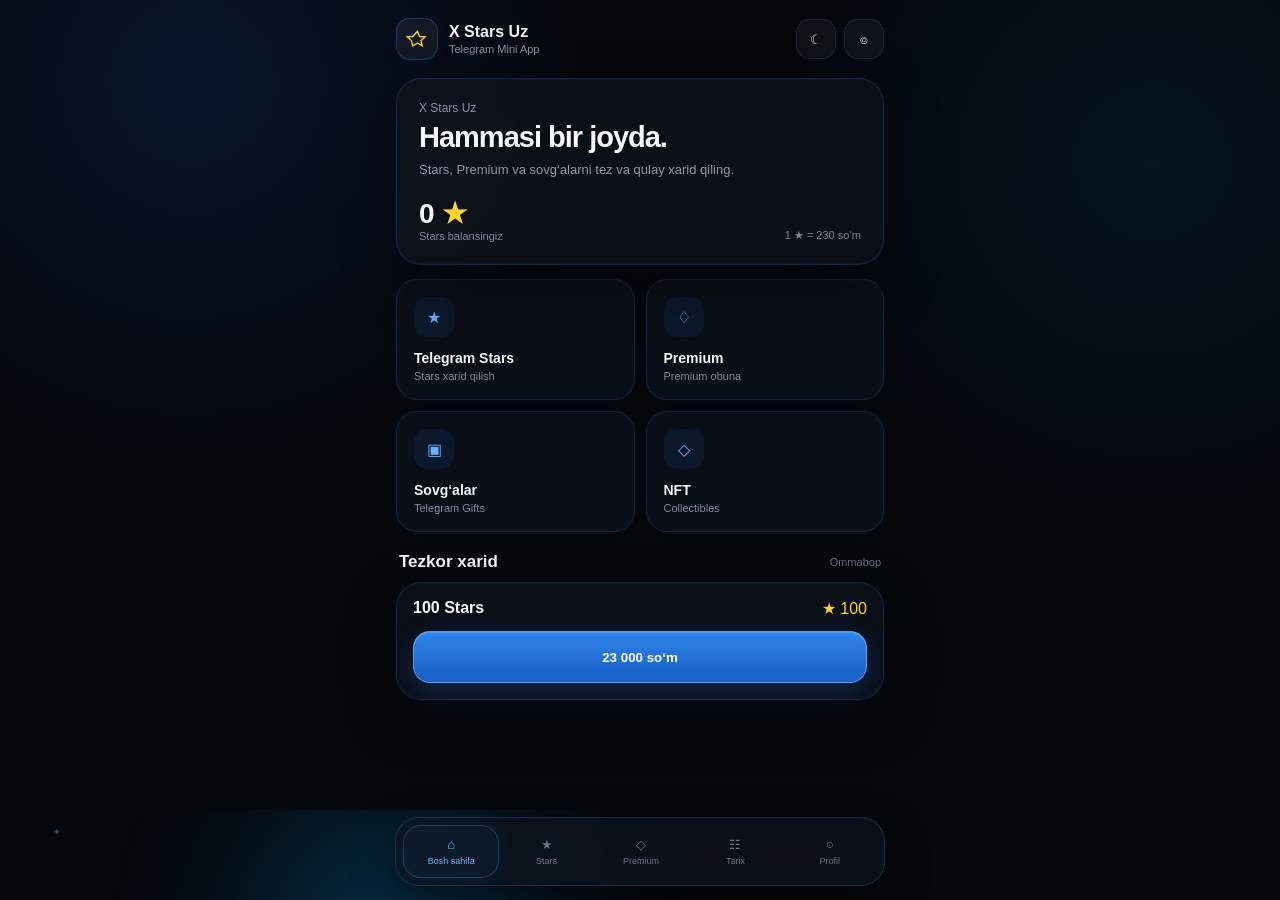
==== commit 52159533: "Rename xstarsuz_admin.html to index.html" ====
--- a/index.html
+++ b/index.html
@@ -48,7 +48,7 @@
 <section class="page" id="gifts"><div class="head"><h1>Sovg‘alar</h1><p>Telegram uchun chiroyli sovg‘alarni tanlang.</p></div><div class="gifts" id="gifts"></div></section>
 <section class="page" id="nft"><div class="head"><h1>NFT</h1><p>Collectible sovg‘alar bo‘limi.</p></div><div class="nft glass"><div class="pi">◇</div><h2>Tez orada</h2><p>NFT va collectible sovg‘alar uchun yangi bo‘lim tez orada ishga tushadi.</p></div></section>
 <section class="page" id="history"><div class="head"><h1>Tarix</h1><p>Sizning oxirgi operatsiyalaringiz.</p></div><div class="history" id="historyList"></div></section>
-<section class="page" id="profile"><div class="head"><h1>Profil</h1><p>Hisob va ilova sozlamalari.</p></div><div class="profile glass"><div class="avatar" id="avatar">X</div><div><strong id="profileName">X Stars User</strong><div class="muted" id="profileUsername">@username</div></div></div><div class="settings glass"><div class="setting"><div class="si">文</div><div class="settingText">Til<small>O‘zbekcha</small></div><span class="muted">UZ</span></div><div class="setting"><div class="si">☾</div><div class="settingText">Qorong‘i rejim<small>iOS ko‘rinishi</small></div><div class="switch on" id="themeSwitch" onclick="toggleTheme()"><i></i></div></div><div class="setting"><div class="si">♧</div><div class="settingText">Bildirishnomalar<small>Xaridlar va yangiliklar</small></div><div class="switch on" id="notifySwitch" onclick="toggleNotify()"><i></i></div></div><div class="setting" onclick="openSupport()"><div class="si">?</div><div class="settingText">Qo‘llab-quvvatlash<small>@xsuzadmin</small></div><span style="color:#6baeff">›</span></div></div><div class="admin glass" id="adminPanel"><h3>Admin Panel <span class="adminBadge">5795011255</span></h3><div class="adminrow"><span>Status</span><b style="color:#69b0ff">● Faol</b></div><div class="adminGrid"><div class="adminCard"><small>Bugungi buyurtmalar</small><b id="aOrders">0</b></div><div class="adminCard"><small>Foydalanuvchilar</small><b id="aUsers">0</b></div><div class="adminCard"><small>Stars buyurtmalari</small><b id="aStars">0</b></div><div class="adminCard"><small>Daromad</small><b id="aRevenue">0 so‘m</b></div></div><button class="adminAction" onclick="adminOrders()">📦 Buyurtmalar <span style="float:right">›</span></button><button class="adminAction" onclick="adminUsers()">👤 Foydalanuvchilar <span style="float:right">›</span></button><button class="adminAction" onclick="adminStats()">📊 Statistika <span style="float:right">›</span></button><button class="adminAction" onclick="adminMessage()">⚙️ Admin sozlamalari <span style="float:right">›</span></button></div></section>
+<section class="page" id="profile"><div class="head"><h1>Profil</h1><p>Hisob va ilova sozlamalari.</p></div><div class="profile glass"><div class="avatar" id="avatar">X</div><div><strong id="profileName">X Stars User</strong><div class="muted" id="profileUsername">@username</div></div></div><button id="adminShortcut" class="mainBtn" style="display:none;width:100%;margin:0 0 12px" onclick="showPage('profile');setTimeout(()=>document.getElementById('adminPanel').scrollIntoView({behavior:'smooth',block:'start'}),50)">⚙️ Admin Panel</button><div class="settings glass"><div class="setting"><div class="si">文</div><div class="settingText">Til<small>O‘zbekcha</small></div><span class="muted">UZ</span></div><div class="setting"><div class="si">☾</div><div class="settingText">Qorong‘i rejim<small>iOS ko‘rinishi</small></div><div class="switch on" id="themeSwitch" onclick="toggleTheme()"><i></i></div></div><div class="setting"><div class="si">♧</div><div class="settingText">Bildirishnomalar<small>Xaridlar va yangiliklar</small></div><div class="switch on" id="notifySwitch" onclick="toggleNotify()"><i></i></div></div><div class="setting" onclick="openSupport()"><div class="si">?</div><div class="settingText">Qo‘llab-quvvatlash<small>@xsuzadmin</small></div><span style="color:#6baeff">›</span></div></div><div class="admin glass" id="adminPanel"><h3>Admin Panel <span class="adminBadge">5795011255</span></h3><div class="adminrow"><span>Status</span><b style="color:#69b0ff">● Faol</b></div><div class="adminGrid"><div class="adminCard"><small>Bugungi buyurtmalar</small><b id="aOrders">0</b></div><div class="adminCard"><small>Foydalanuvchilar</small><b id="aUsers">0</b></div><div class="adminCard"><small>Stars buyurtmalari</small><b id="aStars">0</b></div><div class="adminCard"><small>Daromad</small><b id="aRevenue">0 so‘m</b></div></div><button class="adminAction" onclick="adminOrders()">📦 Buyurtmalar <span style="float:right">›</span></button><button class="adminAction" onclick="adminUsers()">👤 Foydalanuvchilar <span style="float:right">›</span></button><button class="adminAction" onclick="adminStats()">📊 Statistika <span style="float:right">›</span></button><button class="adminAction" onclick="adminMessage()">⚙️ Admin sozlamalari <span style="float:right">›</span></button></div></section>
 </div>
 
 <nav class="nav"><button class="active" data-page="home" onclick="showPage('home')">⌂<span>Bosh sahifa</span></button><button data-page="stars" onclick="showPage('stars')">★<span>Stars</span></button><button data-page="premium" onclick="showPage('premium')">◇<span>Premium</span></button><button data-page="history" onclick="showPage('history')">☷<span>Tarix</span></button><button data-page="profile" onclick="showPage('profile')">○<span>Profil</span></button><button id="adminNav" data-page="profile" onclick="showPage('profile');document.getElementById('adminPanel').scrollIntoView({behavior:'smooth'})" style="display:none">⚙<span>Admin</span></button></nav>
@@ -96,8 +96,34 @@
 function adminUsers(){alert('Foydalanuvchilar bo‘limi tayyor: keyingi bosqichda real Telegram foydalanuvchilar bazasini ulaymiz.')}
 function adminStats(){updateAdminStats();alert('Statistika yangilandi.')}
 
-function loadUser(){if(!tg?.initDataUnsafe?.user)return;let u=tg.initDataUnsafe.user;profileName.textContent=[u.first_name,u.last_name].filter(Boolean).join(' ')||'Telegram User';profileUsername.textContent=u.username?'@'+u.username:'Username yo‘q';avatar.textContent=(u.first_name||'X')[0].toUpperCase();if(u.photo_url)avatar.innerHTML='<img src="'+u.photo_url+'">';if(String(u.id)==='5795011255'){adminPanel.classList.add('show');document.getElementById('adminNav').style.display='flex';updateAdminStats()}}
-if(localStorage.getItem('theme')==='light'){document.body.classList.add('light');themeSwitch.classList.remove('on')}loadUser();renderHistory();updateStars();
+function getTelegramUser(){
+  try{
+    if(tg?.initDataUnsafe?.user) return tg.initDataUnsafe.user;
+    const raw=tg?.initData||'';
+    const params=new URLSearchParams(raw);
+    const userRaw=params.get('user');
+    return userRaw ? JSON.parse(userRaw) : null;
+  }catch(e){ return null; }
+}
+function enableAdmin(){
+  const panel=document.getElementById('adminPanel');
+  const nav=document.getElementById('adminNav');
+  const shortcut=document.getElementById('adminShortcut');
+  panel.classList.add('show');
+  nav.style.display='flex';
+  shortcut.style.display='block';
+  updateAdminStats();
+}
+function loadUser(){
+  const u=getTelegramUser();
+  if(!u) return;
+  profileName.textContent=[u.first_name,u.last_name].filter(Boolean).join(' ')||'Telegram User';
+  profileUsername.textContent=u.username?'@'+u.username:'Username yo‘q';
+  avatar.textContent=(u.first_name||'X')[0].toUpperCase();
+  if(u.photo_url) avatar.innerHTML='<img src="'+u.photo_url+'">';
+  if(String(u.id)==='5795011255') enableAdmin();
+}
+if(localStorage.getItem('theme')==='light'){document.body.classList.add('light');themeSwitch.classList.remove('on')}loadUser();setTimeout(loadUser,300);setTimeout(loadUser,1000);renderHistory();updateStars();
 </script>
 </body>
 </html>
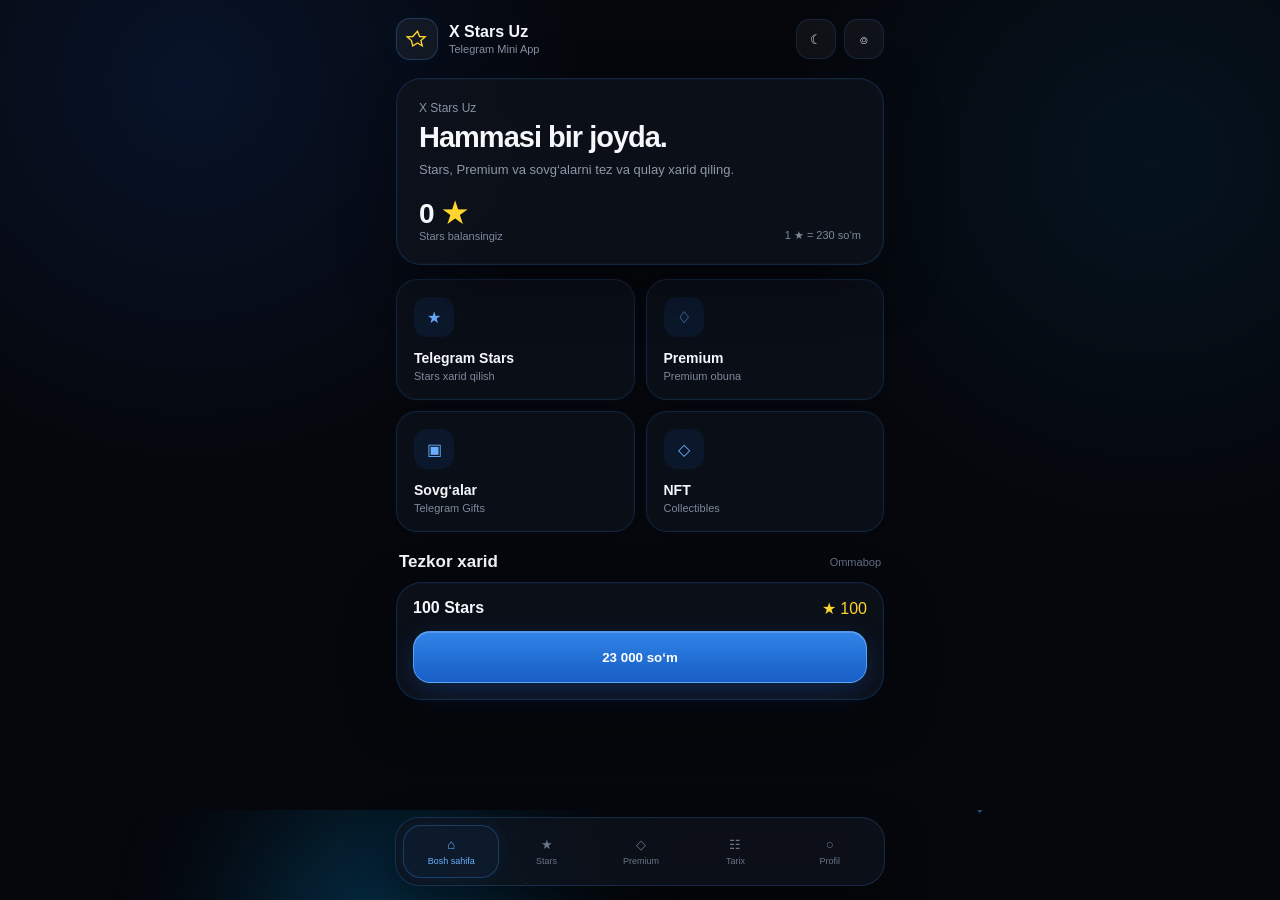
==== commit b866d414: "Rename xstarsuz_admin_fixed.html to index.html" ====
--- a/index.html
+++ b/index.html
@@ -30,6 +30,30 @@
 .overlay{position:fixed;inset:0;background:rgba(0,0,0,.58);backdrop-filter:blur(9px);z-index:100;display:none;align-items:flex-end}.overlay.show{display:flex}.modal{width:100%;max-width:520px;margin:auto 0 0;padding:18px 16px 28px;background:rgba(14,18,27,.96);border-radius:29px 29px 0 0;border:1px solid rgba(70,155,255,.2)}.handle{width:42px;height:4px;border-radius:5px;background:#394352;margin:0 auto 20px}.payments{display:grid;grid-template-columns:1fr 1fr;gap:9px}.pay{padding:15px;border-radius:17px;background:rgba(255,255,255,.035);border:1px solid rgba(55,145,255,.14)}.pay strong{display:block;font-size:13px}.pay span{color:#727e91;font-size:10px}.note{margin-top:13px;padding:11px;border-radius:13px;background:rgba(255,190,50,.055);color:#a99b73;font-size:10px;line-height:1.5}
 body.light{color:#111722;background:#f2f5fa}body.light .glass,body.light .action,body.light .premiumItem,body.light .gift,body.light .hi,body.light .settings,body.light .nav{background:rgba(255,255,255,.7)}body.light .input input,body.light .userinput{color:#111722}
 @media(max-width:370px){.app{padding-left:12px;padding-right:12px}.action{padding:14px;min-height:105px}.welcome h1{font-size:25px}}
+
+body.light{background:#f2f5fa;color:#172033;background-image:none}
+body.light .bg .glow,body.light .bg .line,body.light .bg .p,body.light .bg .s{display:none!important}
+body.light .glass,body.light .card,body.light .action,body.light .premiumItem,body.light .gift,body.light .hi,body.light .settings,body.light .profile{background:rgba(255,255,255,.84);border-color:rgba(35,105,190,.16);box-shadow:0 10px 30px rgba(35,65,100,.08),inset 0 0 0 1px rgba(255,255,255,.75)}
+body.light .brand strong,body.light h1,body.light h2,body.light h3,body.light .st h2,body.light .settingText,body.light .action strong,body.light .gift strong,body.light .premiumItem strong,body.light .hiinfo strong{color:#172033}
+body.light .small,body.light .welcome p,body.light .head p,body.light .muted,body.light .action span,body.light .premiumItem span,body.light .settingText small,body.light .hiinfo span{color:#647086}
+body.light .input{background:rgba(245,248,252,.9);border-color:rgba(35,105,190,.16)}
+body.light .input input,body.light .userinput{color:#172033}
+body.light .choice{background:rgba(245,248,252,.85);color:#334158;border-color:rgba(35,105,190,.15)}
+body.light .recipient button{background:rgba(245,248,252,.85);color:#657086}
+body.light .recipient .active{color:#1769c2;background:rgba(40,130,255,.09)}
+body.light .nav{background:rgba(255,255,255,.84);border-color:rgba(35,105,190,.16);box-shadow:0 12px 35px rgba(35,65,100,.14)}
+body.light .nav button{color:#7b8799}
+body.light .nav button.active{color:#176dcc;background:rgba(45,135,255,.08)}
+body.light .modal{background:rgba(250,252,255,.97);color:#172033}
+body.light .modal h2{color:#172033}
+body.light .pay{background:rgba(245,248,252,.95);color:#172033}
+body.light .pay span{color:#647086}
+body.light .admin{background:rgba(248,251,255,.9)}
+body.light .adminCard{background:rgba(240,247,255,.9);border-color:rgba(35,105,190,.16)}
+body.light .adminCard b{color:#172033}
+body.light .adminAction{color:#17304e;background:rgba(45,135,255,.06)}
+body.light .price{color:#176dcc}
+body.light .gift small{color:#d69d00}
 </style>
 </head>
 <body>
@@ -48,7 +72,7 @@
 <section class="page" id="gifts"><div class="head"><h1>Sovg‘alar</h1><p>Telegram uchun chiroyli sovg‘alarni tanlang.</p></div><div class="gifts" id="gifts"></div></section>
 <section class="page" id="nft"><div class="head"><h1>NFT</h1><p>Collectible sovg‘alar bo‘limi.</p></div><div class="nft glass"><div class="pi">◇</div><h2>Tez orada</h2><p>NFT va collectible sovg‘alar uchun yangi bo‘lim tez orada ishga tushadi.</p></div></section>
 <section class="page" id="history"><div class="head"><h1>Tarix</h1><p>Sizning oxirgi operatsiyalaringiz.</p></div><div class="history" id="historyList"></div></section>
-<section class="page" id="profile"><div class="head"><h1>Profil</h1><p>Hisob va ilova sozlamalari.</p></div><div class="profile glass"><div class="avatar" id="avatar">X</div><div><strong id="profileName">X Stars User</strong><div class="muted" id="profileUsername">@username</div></div></div><button id="adminShortcut" class="mainBtn" style="display:none;width:100%;margin:0 0 12px" onclick="showPage('profile');setTimeout(()=>document.getElementById('adminPanel').scrollIntoView({behavior:'smooth',block:'start'}),50)">⚙️ Admin Panel</button><div class="settings glass"><div class="setting"><div class="si">文</div><div class="settingText">Til<small>O‘zbekcha</small></div><span class="muted">UZ</span></div><div class="setting"><div class="si">☾</div><div class="settingText">Qorong‘i rejim<small>iOS ko‘rinishi</small></div><div class="switch on" id="themeSwitch" onclick="toggleTheme()"><i></i></div></div><div class="setting"><div class="si">♧</div><div class="settingText">Bildirishnomalar<small>Xaridlar va yangiliklar</small></div><div class="switch on" id="notifySwitch" onclick="toggleNotify()"><i></i></div></div><div class="setting" onclick="openSupport()"><div class="si">?</div><div class="settingText">Qo‘llab-quvvatlash<small>@xsuzadmin</small></div><span style="color:#6baeff">›</span></div></div><div class="admin glass" id="adminPanel"><h3>Admin Panel <span class="adminBadge">5795011255</span></h3><div class="adminrow"><span>Status</span><b style="color:#69b0ff">● Faol</b></div><div class="adminGrid"><div class="adminCard"><small>Bugungi buyurtmalar</small><b id="aOrders">0</b></div><div class="adminCard"><small>Foydalanuvchilar</small><b id="aUsers">0</b></div><div class="adminCard"><small>Stars buyurtmalari</small><b id="aStars">0</b></div><div class="adminCard"><small>Daromad</small><b id="aRevenue">0 so‘m</b></div></div><button class="adminAction" onclick="adminOrders()">📦 Buyurtmalar <span style="float:right">›</span></button><button class="adminAction" onclick="adminUsers()">👤 Foydalanuvchilar <span style="float:right">›</span></button><button class="adminAction" onclick="adminStats()">📊 Statistika <span style="float:right">›</span></button><button class="adminAction" onclick="adminMessage()">⚙️ Admin sozlamalari <span style="float:right">›</span></button></div></section>
+<section class="page" id="profile"><div class="head"><h1>Profil</h1><p>Hisob va ilova sozlamalari.</p></div><div class="profile glass"><div class="avatar" id="avatar">X</div><div><strong id="profileName">X Stars User</strong><div class="muted" id="profileUsername">@username</div></div></div><div class="settings glass"><div class="setting"><div class="si">文</div><div class="settingText">Til<small>O‘zbekcha</small></div><span class="muted">UZ</span></div><div class="setting"><div class="si">☾</div><div class="settingText">Qorong‘i rejim<small>iOS ko‘rinishi</small></div><div class="switch on" id="themeSwitch" onclick="toggleTheme()"><i></i></div></div><div class="setting"><div class="si">♧</div><div class="settingText">Bildirishnomalar<small>Xaridlar va yangiliklar</small></div><div class="switch on" id="notifySwitch" onclick="toggleNotify()"><i></i></div></div><div class="setting" onclick="openSupport()"><div class="si">?</div><div class="settingText">Qo‘llab-quvvatlash<small>@xsuzadmin</small></div><span style="color:#6baeff">›</span></div></div><button id="adminShortcut" class="main" style="display:none;margin:12px 0 0" onclick="document.getElementById('adminPanel').scrollIntoView({behavior:'smooth'})">👑 Admin Panel</button><div class="admin glass" id="adminPanel"><h3>Admin Panel <span class="adminBadge">5795011255</span></h3><div class="adminrow"><span>Status</span><b style="color:#69b0ff">● Faol</b></div><div class="adminGrid"><div class="adminCard"><small>Bugungi buyurtmalar</small><b id="aOrders">0</b></div><div class="adminCard"><small>Foydalanuvchilar</small><b id="aUsers">0</b></div><div class="adminCard"><small>Stars buyurtmalari</small><b id="aStars">0</b></div><div class="adminCard"><small>Daromad</small><b id="aRevenue">0 so‘m</b></div></div><button class="adminAction" onclick="adminOrders()">📦 Buyurtmalar <span style="float:right">›</span></button><button class="adminAction" onclick="adminUsers()">👤 Foydalanuvchilar <span style="float:right">›</span></button><button class="adminAction" onclick="adminStats()">📊 Statistika <span style="float:right">›</span></button><button class="adminAction" onclick="adminMessage()">⚙️ Admin sozlamalari <span style="float:right">›</span></button></div></section>
 </div>
 
 <nav class="nav"><button class="active" data-page="home" onclick="showPage('home')">⌂<span>Bosh sahifa</span></button><button data-page="stars" onclick="showPage('stars')">★<span>Stars</span></button><button data-page="premium" onclick="showPage('premium')">◇<span>Premium</span></button><button data-page="history" onclick="showPage('history')">☷<span>Tarix</span></button><button data-page="profile" onclick="showPage('profile')">○<span>Profil</span></button><button id="adminNav" data-page="profile" onclick="showPage('profile');document.getElementById('adminPanel').scrollIntoView({behavior:'smooth'})" style="display:none">⚙<span>Admin</span></button></nav>
@@ -66,8 +90,9 @@
 function quickStars(v){setStars(v);showPage('stars')}
 function recipientSelf(){selfBtn.classList.add('active');otherBtn.classList.remove('active');usernameBox.classList.remove('show')}
 function recipientOther(){otherBtn.classList.add('active');selfBtn.classList.remove('active');usernameBox.classList.add('show')}
-const giftData=[['Teddy Bear',15],['Heart Gift',15],['Gift Box',25],['Rose',25],['Bouquet',50],['Rocket',50],['Trophy',100],['Ring',100],['Archa',50]];
-giftData.forEach(g=>{let d=document.createElement('div');d.className='gift';d.innerHTML='<div class="gv">◇</div><strong>'+g[0]+'</strong><small>★ '+g[1]+'</small>';d.onclick=()=>openGift(g[0],g[1]);gifts.appendChild(d)})
+const giftData=[['Teddy Bear',15,'🐻'],['Heart Gift',15,'❤'],['Gift Box',25,'🎁'],['Rose',25,'🌹'],['Bouquet',50,'💐'],['Rocket',50,'🚀'],['Trophy',100,'🏆'],['Ring',100,'💍'],['Archa',50,'🎄']];
+const giftsEl=document.getElementById('gifts');
+giftData.forEach(g=>{const d=document.createElement('div');d.className='gift';d.innerHTML='<div class="gv" style="font-size:38px">'+g[2]+'</div><strong>'+g[0]+'</strong><small>★ '+g[1]+'</small>';d.onclick=()=>openGift(g[0],g[1]);giftsEl.appendChild(d)})
 function openGift(n,s){currentPurchase={name:n,amount:s};paymentDescription.textContent=n+' — ★ '+s;paymentModal.classList.add('show')}
 function premiumBuy(n,p){currentPurchase={name:'Premium '+n,amount:p};paymentDescription.textContent='Premium '+n+' — '+p.toLocaleString('uz-UZ')+' so‘m';paymentModal.classList.add('show')}
 function openPayment(){if(otherBtn.classList.contains('active')&&!username.value.trim()){alert('Username kiriting.');return}currentPurchase={name:currentStars+' Stars',amount:currentStars*230};paymentDescription.textContent=currentStars+' Stars — '+(currentStars*230).toLocaleString('uz-UZ')+' so‘m';paymentModal.classList.add('show')}
@@ -96,34 +121,23 @@
 function adminUsers(){alert('Foydalanuvchilar bo‘limi tayyor: keyingi bosqichda real Telegram foydalanuvchilar bazasini ulaymiz.')}
 function adminStats(){updateAdminStats();alert('Statistika yangilandi.')}
 
-function getTelegramUser(){
-  try{
-    if(tg?.initDataUnsafe?.user) return tg.initDataUnsafe.user;
-    const raw=tg?.initData||'';
-    const params=new URLSearchParams(raw);
-    const userRaw=params.get('user');
-    return userRaw ? JSON.parse(userRaw) : null;
-  }catch(e){ return null; }
-}
+const ADMIN_ID='5795011255';
 function enableAdmin(){
-  const panel=document.getElementById('adminPanel');
-  const nav=document.getElementById('adminNav');
-  const shortcut=document.getElementById('adminShortcut');
-  panel.classList.add('show');
-  nav.style.display='flex';
-  shortcut.style.display='block';
-  updateAdminStats();
+ document.getElementById('adminPanel').classList.add('show');
+ const nav=document.getElementById('adminNav'); if(nav) nav.style.display='flex';
+ const sh=document.getElementById('adminShortcut'); if(sh) sh.style.display='block';
+ updateAdminStats();
 }
 function loadUser(){
-  const u=getTelegramUser();
-  if(!u) return;
-  profileName.textContent=[u.first_name,u.last_name].filter(Boolean).join(' ')||'Telegram User';
-  profileUsername.textContent=u.username?'@'+u.username:'Username yo‘q';
-  avatar.textContent=(u.first_name||'X')[0].toUpperCase();
-  if(u.photo_url) avatar.innerHTML='<img src="'+u.photo_url+'">';
-  if(String(u.id)==='5795011255') enableAdmin();
+ const u=tg?.initDataUnsafe?.user;
+ if(!u) return;
+ profileName.textContent=[u.first_name,u.last_name].filter(Boolean).join(' ')||'Telegram User';
+ profileUsername.textContent=u.username?'@'+u.username:'Username yo‘q';
+ avatar.textContent=(u.first_name||'X')[0].toUpperCase();
+ if(u.photo_url) avatar.innerHTML='<img src="'+u.photo_url+'" alt="">';
+ if(String(u.id)===ADMIN_ID) enableAdmin();
 }
-if(localStorage.getItem('theme')==='light'){document.body.classList.add('light');themeSwitch.classList.remove('on')}loadUser();setTimeout(loadUser,300);setTimeout(loadUser,1000);renderHistory();updateStars();
+if(localStorage.getItem('theme')==='light'){document.body.classList.add('light');themeSwitch.classList.remove('on')}loadUser();renderHistory();updateStars();
 </script>
 </body>
 </html>
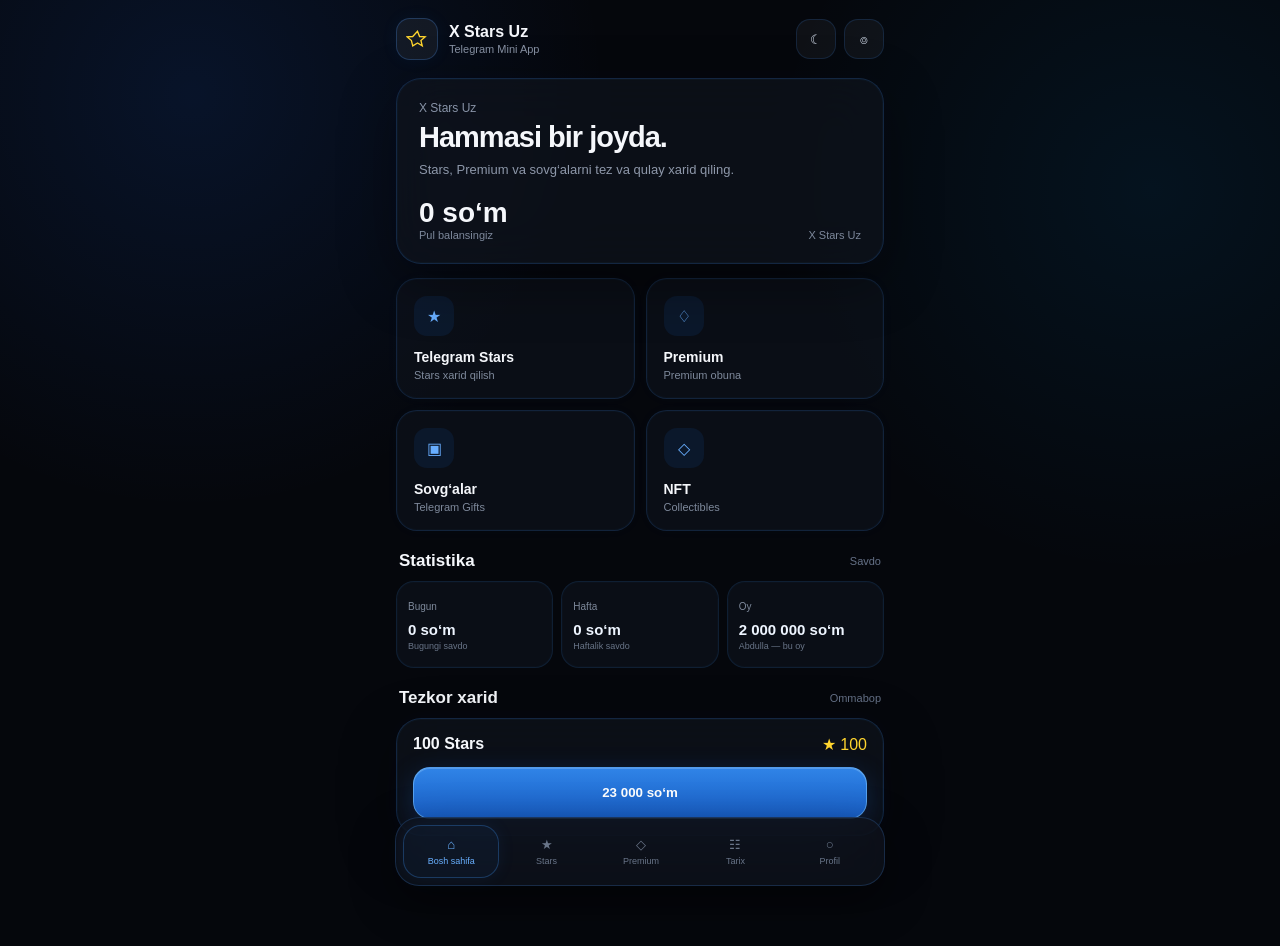
==== commit 4cfc4c32: "Rename xstarsuz_admin_fixed2.html to index.html" ====
--- a/index.html
+++ b/index.html
@@ -53,16 +53,31 @@
 body.light .adminCard b{color:#172033}
 body.light .adminAction{color:#17304e;background:rgba(45,135,255,.06)}
 body.light .price{color:#176dcc}
-body.light .gift small{color:#d69d00}
-</style>
+body.light .gift small{color:#a87800}
+body.light .hi{background:rgba(255,255,255,.9);border-color:rgba(35,105,190,.16)}
+body.light .hi .pi{background:rgba(45,135,255,.09);color:#176dcc}
+body.light .hiinfo strong{color:#172033}
+body.light .history .glass{background:rgba(255,255,255,.9);color:#172033}
+body.light .profile{color:#172033}
+body.light .profile .muted{color:#647086}
+body.light .adminCard{background:rgba(245,249,255,.95);border-color:rgba(35,105,190,.15)}
+body.light .adminCard b{color:#172033}
+body.light .adminAction{background:rgba(240,247,255,.95);color:#172033}
+body.light .welcome .balance b{color:#172033}
+body.light .balance .yellow{color:#a87500}
+body.light .statsCard{background:rgba(255,255,255,.9);border-color:rgba(35,105,190,.15)}
+body.light .statsValue{color:#172033}
+
+.statsGrid{display:grid;grid-template-columns:repeat(3,1fr);gap:8px;margin-bottom:14px}.statsCard{padding:14px 11px;border-radius:18px;background:rgba(15,20,29,.62);border:1px solid rgba(55,145,255,.12);box-shadow:inset 0 0 0 1px rgba(60,150,255,.02)}.statsCard small{color:#7e899b;font-size:10px}.statsValue{font-size:15px;font-weight:700;margin:7px 0 3px;color:#eef5ff}.statsCard span{color:#687487;font-size:9px;line-height:1.3;display:block}</style>
 </head>
 <body>
 <div class="bg"><div class="glow one"></div><div class="glow two"></div><div class="glow three"></div><div class="line"></div></div>
 <div class="app">
 <header class="header"><div class="brand"><div class="logo"><svg viewBox="0 0 24 24" fill="none"><path d="M12 2.8l2.5 6.2 6.7.5-5.1 4.3 1.6 6.5-5.7-3.5-5.7 3.5-1.6-6.5-5.1-4.3 6.7-.5L12 2.8z" stroke="#ffd52e" stroke-width="1.6"/></svg></div><div><strong>X Stars Uz</strong><span>Telegram Mini App</span></div></div><div class="ha"><button class="btnIcon" onclick="toggleTheme()">☾</button><button class="btnIcon" onclick="showPage('profile')">⌾</button></div></header>
 
-<section class="page active" id="home"><div class="welcome glass"><div class="small">X Stars Uz</div><h1>Hammasi bir joyda.</h1><p>Stars, Premium va sovg‘alarni tez va qulay xarid qiling.</p><div class="balance"><div><b>0 <span class="yellow">★</span></b><div class="muted">Stars balansingiz</div></div><div class="muted">1 ★ = 230 so‘m</div></div></div>
+<section class="page active" id="home"><div class="welcome glass"><div class="small">X Stars Uz</div><h1>Hammasi bir joyda.</h1><p>Stars, Premium va sovg‘alarni tez va qulay xarid qiling.</p><div class="balance"><div><b>0 so‘m</b><div class="muted">Pul balansingiz</div></div><div class="muted">X Stars Uz</div></div></div>
 <div class="actions"><div class="action" onclick="showPage('stars')"><div class="ai yellow">★</div><strong>Telegram Stars</strong><span>Stars xarid qilish</span></div><div class="action" onclick="showPage('premium')"><div class="ai">♢</div><strong>Premium</strong><span>Premium obuna</span></div><div class="action" onclick="showPage('gifts')"><div class="ai">▣</div><strong>Sovg‘alar</strong><span>Telegram Gifts</span></div><div class="action" onclick="showPage('nft')"><div class="ai">◇</div><strong>NFT</strong><span>Collectibles</span></div></div>
+<div class="st"><h2>Statistika</h2><span>Savdo</span></div><div class="statsGrid"><div class="statsCard"><small>Bugun</small><div class="statsValue">0 so‘m</div><span>Bugungi savdo</span></div><div class="statsCard"><small>Hafta</small><div class="statsValue">0 so‘m</div><span>Haftalik savdo</span></div><div class="statsCard"><small>Oy</small><div class="statsValue">2 000 000 so‘m</div><span>Abdulla — bu oy</span></div></div>
 <div class="st"><h2>Tezkor xarid</h2><span>Ommabop</span></div><div class="glass" style="padding:16px"><div style="display:flex;justify-content:space-between;margin-bottom:13px"><strong>100 Stars</strong><span class="yellow">★ 100</span></div><button class="main" onclick="quickStars(100)">23 000 so‘m</button></div></section>
 
 <section class="page" id="stars"><div class="head"><h1>Stars</h1><p>Telegram Stars uchun miqdorni tanlang.</p></div><div class="card glass"><div class="input"><span class="yellow">★</span><input id="starInput" type="number" min="50" max="5000" value="100" oninput="updateStars()"></div><div class="choices"><div class="choice" onclick="setStars(50)">50</div><div class="choice active" onclick="setStars(100)">100</div><div class="choice" onclick="setStars(200)">200</div><div class="choice" onclick="setStars(300)">300</div><div class="choice" onclick="setStars(400)">400</div><div class="choice" onclick="setStars(500)">500</div><div class="choice" onclick="setStars(1000)">1000</div></div><div class="recipient"><button class="active" id="selfBtn" onclick="recipientSelf()">O‘zimga</button><button id="otherBtn" onclick="recipientOther()">Boshqa profil</button></div><div class="username" id="usernameBox"><input class="userinput" id="username" placeholder="@username"></div><div class="total"><span class="muted">Jami</span><strong id="starTotal">23 000 so‘m</strong></div><button class="main" onclick="openPayment()">Davom etish</button></div><div class="glass" style="padding:16px;font-size:12px;color:#7d889b;line-height:1.6">Minimal: <b>50 Stars</b><br>Maksimal: <b>5000 Stars</b><br>Narx: <b class="yellow">1 ★ = 230 so‘m</b></div></section>
@@ -90,7 +105,7 @@
 function quickStars(v){setStars(v);showPage('stars')}
 function recipientSelf(){selfBtn.classList.add('active');otherBtn.classList.remove('active');usernameBox.classList.remove('show')}
 function recipientOther(){otherBtn.classList.add('active');selfBtn.classList.remove('active');usernameBox.classList.add('show')}
-const giftData=[['Teddy Bear',15,'🐻'],['Heart Gift',15,'❤'],['Gift Box',25,'🎁'],['Rose',25,'🌹'],['Bouquet',50,'💐'],['Rocket',50,'🚀'],['Trophy',100,'🏆'],['Ring',100,'💍'],['Archa',50,'🎄']];
+const giftData=[['Teddy Bear',15,'🐻'],['Heart Gift',15,'💝'],['Gift Box',25,'🎁'],['Rose',25,'🌹'],['Bouquet',50,'💐'],['Rocket',50,'🚀'],['Trophy',100,'🏆'],['Ring',100,'💍'],['Archa',50,'🎄']];
 const giftsEl=document.getElementById('gifts');
 giftData.forEach(g=>{const d=document.createElement('div');d.className='gift';d.innerHTML='<div class="gv" style="font-size:38px">'+g[2]+'</div><strong>'+g[0]+'</strong><small>★ '+g[1]+'</small>';d.onclick=()=>openGift(g[0],g[1]);giftsEl.appendChild(d)})
 function openGift(n,s){currentPurchase={name:n,amount:s};paymentDescription.textContent=n+' — ★ '+s;paymentModal.classList.add('show')}
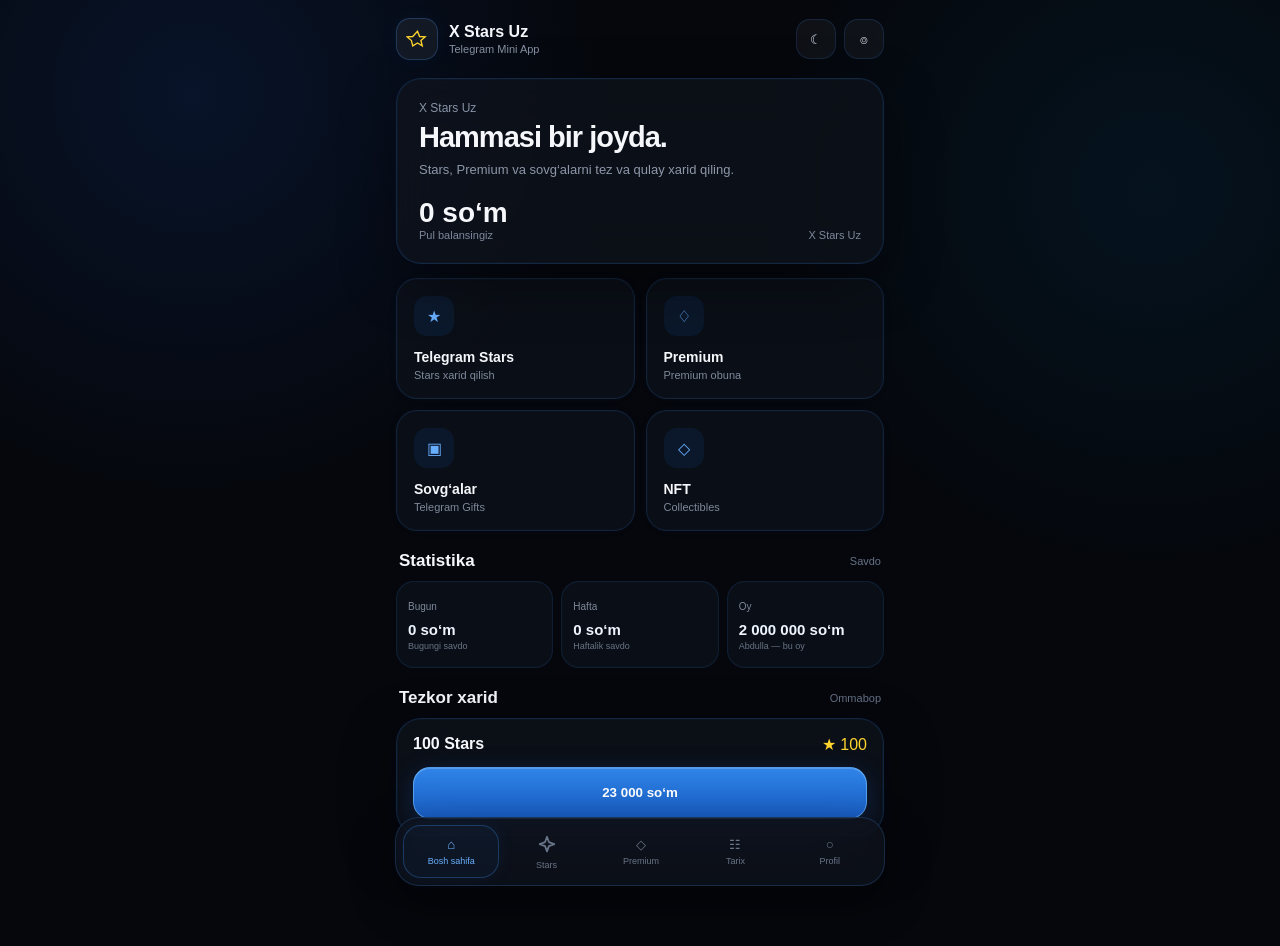
==== commit 9971f21a: "Rename xstarsuz_final_icons.html to index.html" ====
--- a/index.html
+++ b/index.html
@@ -69,6 +69,73 @@
 body.light .statsValue{color:#172033}
 
 .statsGrid{display:grid;grid-template-columns:repeat(3,1fr);gap:8px;margin-bottom:14px}.statsCard{padding:14px 11px;border-radius:18px;background:rgba(15,20,29,.62);border:1px solid rgba(55,145,255,.12);box-shadow:inset 0 0 0 1px rgba(60,150,255,.02)}.statsCard small{color:#7e899b;font-size:10px}.statsValue{font-size:15px;font-weight:700;margin:7px 0 3px;color:#eef5ff}.statsCard span{color:#687487;font-size:9px;line-height:1.3;display:block}</style>
+
+<style id="xstarsuz-final-icon-light-fix">
+.nav button svg{
+  width:22px;
+  height:22px;
+  display:block;
+  fill:none;
+  stroke:currentColor;
+  stroke-width:1.8;
+  stroke-linecap:round;
+  stroke-linejoin:round;
+  flex:0 0 auto;
+}
+.nav button:first-child svg,
+.nav button[data-page="stars"] svg{
+  stroke-width:1.9;
+}
+body.light .glass,
+body.light .welcome,
+body.light .feature,
+body.light .gift,
+body.light .statsCard,
+body.light .admin,
+body.light .modal-card{
+  background:rgba(255,255,255,.82)!important;
+  border-color:rgba(15,23,42,.08)!important;
+  box-shadow:0 10px 35px rgba(15,23,42,.08)!important;
+  color:#111827!important;
+}
+body.light .muted,
+body.light .small,
+body.light .statsCard span,
+body.light .statsCard small{
+  color:#64748b!important;
+}
+body.light .nav{
+  background:rgba(255,255,255,.86)!important;
+  border-color:rgba(15,23,42,.08)!important;
+  box-shadow:0 12px 35px rgba(15,23,42,.12)!important;
+}
+body.light .nav button{color:#64748b!important}
+body.light .nav button.active{color:#1677ff!important}
+body.light input,
+body.light select,
+body.light textarea{
+  background:#fff!important;
+  color:#111827!important;
+  border-color:rgba(15,23,42,.1)!important;
+}
+body.light .choice,
+body.light .adminCard,
+body.light .historyItem{
+  background:rgba(248,250,252,.9)!important;
+  color:#111827!important;
+  border-color:rgba(15,23,42,.08)!important;
+}
+body.light .modal{
+  background:rgba(248,250,252,.92)!important;
+}
+body.light .page{
+  color:#111827!important;
+}
+body.light .bg{
+  background:#f5f7fb!important;
+}
+</style>
+
 </head>
 <body>
 <div class="bg"><div class="glow one"></div><div class="glow two"></div><div class="glow three"></div><div class="line"></div></div>
@@ -90,7 +157,7 @@
 <section class="page" id="profile"><div class="head"><h1>Profil</h1><p>Hisob va ilova sozlamalari.</p></div><div class="profile glass"><div class="avatar" id="avatar">X</div><div><strong id="profileName">X Stars User</strong><div class="muted" id="profileUsername">@username</div></div></div><div class="settings glass"><div class="setting"><div class="si">文</div><div class="settingText">Til<small>O‘zbekcha</small></div><span class="muted">UZ</span></div><div class="setting"><div class="si">☾</div><div class="settingText">Qorong‘i rejim<small>iOS ko‘rinishi</small></div><div class="switch on" id="themeSwitch" onclick="toggleTheme()"><i></i></div></div><div class="setting"><div class="si">♧</div><div class="settingText">Bildirishnomalar<small>Xaridlar va yangiliklar</small></div><div class="switch on" id="notifySwitch" onclick="toggleNotify()"><i></i></div></div><div class="setting" onclick="openSupport()"><div class="si">?</div><div class="settingText">Qo‘llab-quvvatlash<small>@xsuzadmin</small></div><span style="color:#6baeff">›</span></div></div><button id="adminShortcut" class="main" style="display:none;margin:12px 0 0" onclick="document.getElementById('adminPanel').scrollIntoView({behavior:'smooth'})">👑 Admin Panel</button><div class="admin glass" id="adminPanel"><h3>Admin Panel <span class="adminBadge">5795011255</span></h3><div class="adminrow"><span>Status</span><b style="color:#69b0ff">● Faol</b></div><div class="adminGrid"><div class="adminCard"><small>Bugungi buyurtmalar</small><b id="aOrders">0</b></div><div class="adminCard"><small>Foydalanuvchilar</small><b id="aUsers">0</b></div><div class="adminCard"><small>Stars buyurtmalari</small><b id="aStars">0</b></div><div class="adminCard"><small>Daromad</small><b id="aRevenue">0 so‘m</b></div></div><button class="adminAction" onclick="adminOrders()">📦 Buyurtmalar <span style="float:right">›</span></button><button class="adminAction" onclick="adminUsers()">👤 Foydalanuvchilar <span style="float:right">›</span></button><button class="adminAction" onclick="adminStats()">📊 Statistika <span style="float:right">›</span></button><button class="adminAction" onclick="adminMessage()">⚙️ Admin sozlamalari <span style="float:right">›</span></button></div></section>
 </div>
 
-<nav class="nav"><button class="active" data-page="home" onclick="showPage('home')">⌂<span>Bosh sahifa</span></button><button data-page="stars" onclick="showPage('stars')">★<span>Stars</span></button><button data-page="premium" onclick="showPage('premium')">◇<span>Premium</span></button><button data-page="history" onclick="showPage('history')">☷<span>Tarix</span></button><button data-page="profile" onclick="showPage('profile')">○<span>Profil</span></button><button id="adminNav" data-page="profile" onclick="showPage('profile');document.getElementById('adminPanel').scrollIntoView({behavior:'smooth'})" style="display:none">⚙<span>Admin</span></button></nav>
+<nav class="nav"><button class="active" data-page="home" onclick="showPage('home')">⌂<span>Bosh sahifa</span></button><button data-page="stars" onclick="showPage('stars')"><svg viewBox="0 0 24 24" aria-hidden="true"><path d="m12 3 2.1 5.8L20 11l-5.9 2.2L12 19l-2.1-5.8L4 11l5.9-2.2z"/></svg><span>Stars</span></button><button data-page="premium" onclick="showPage('premium')">◇<span>Premium</span></button><button data-page="history" onclick="showPage('history')">☷<span>Tarix</span></button><button data-page="profile" onclick="showPage('profile')">○<span>Profil</span></button><button id="adminNav" data-page="profile" onclick="showPage('profile');document.getElementById('adminPanel').scrollIntoView({behavior:'smooth'})" style="display:none"><svg viewBox="0 0 24 24" aria-hidden="true"><path d="M12 3 20 6v5c0 5-3.2 8.5-8 10-4.8-1.5-8-5-8-10V6z"/><path d="m9 12 2 2 4-4"/></svg><span>Admin</span></button></nav>
 
 <div class="overlay" id="paymentModal" onclick="closePayment(event)"><div class="modal" onclick="event.stopPropagation()"><div class="handle"></div><h2>To‘lov usulini tanlang</h2><div id="paymentDescription" style="color:#788396;font-size:11px;margin:5px 0 15px"></div><div class="payments"><div class="pay" onclick="paymentSelected('Telegram Stars')"><strong>Telegram Stars</strong><span>Telegram ichidagi to‘lov</span></div><div class="pay" onclick="paymentSelected('Click')"><strong>Click</strong><span>Click orqali to‘lov</span></div><div class="pay" onclick="paymentSelected('Payme')"><strong>Payme</strong><span>Payme orqali to‘lov</span></div><div class="pay" onclick="paymentSelected('Visa / Uzcard')"><strong>Visa / Uzcard</strong><span>Karta orqali to‘lov</span></div></div><div class="note">To‘lov tizimi hozircha demo rejimida. Real integratsiya backend orqali ulanadi.</div></div></div>
 
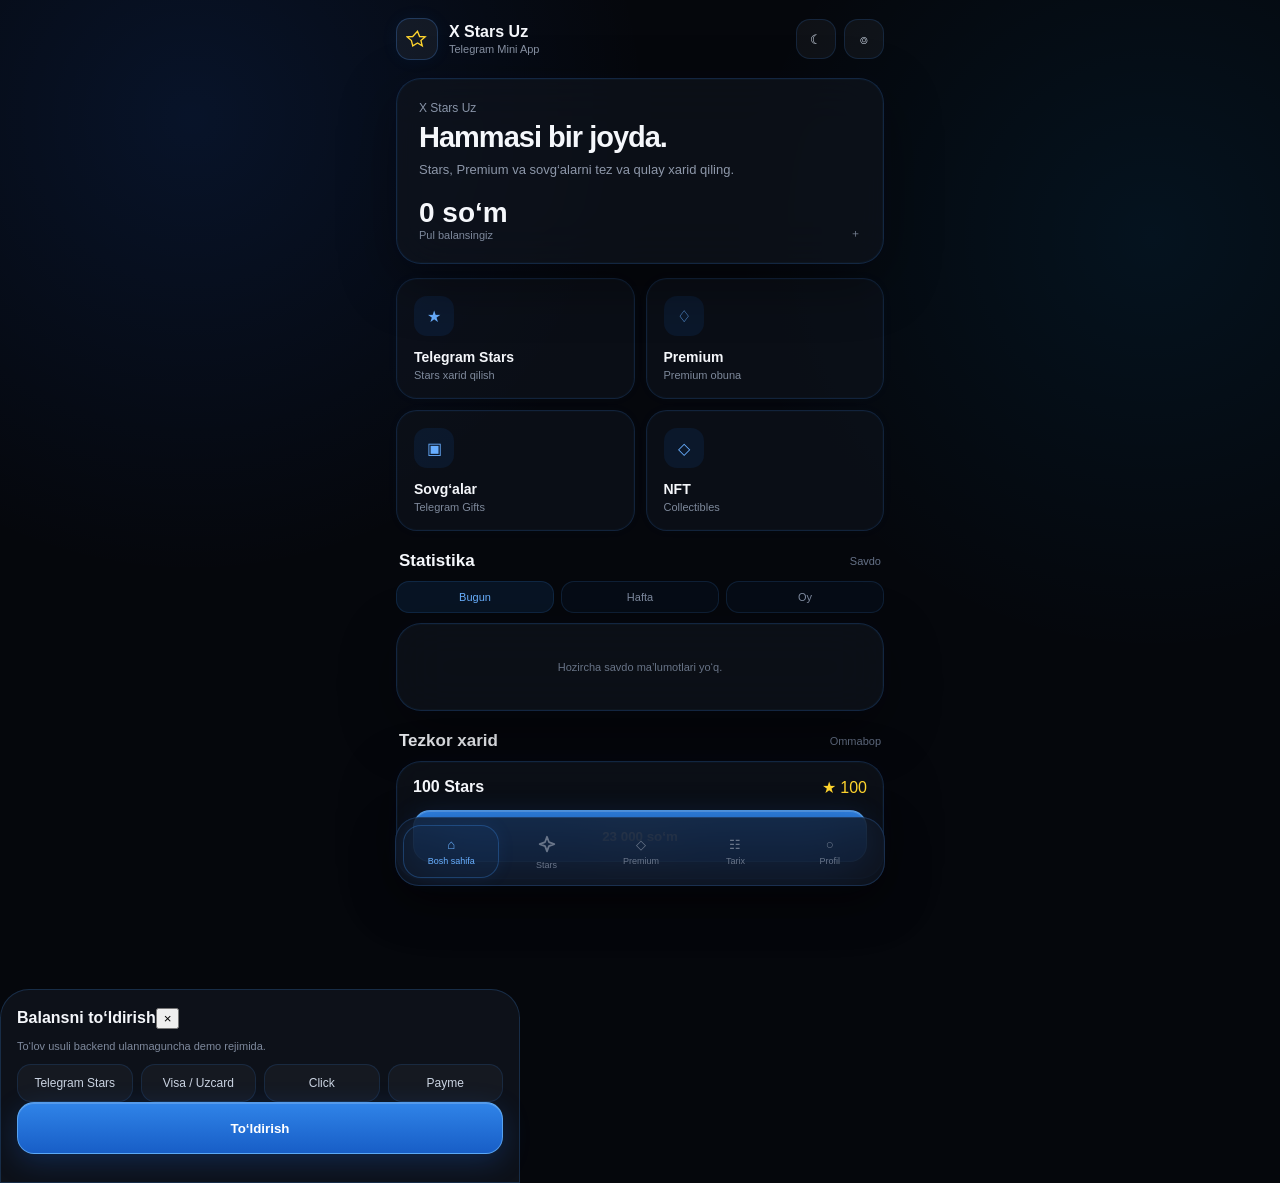
==== commit f6a7ba66: "Rename xstarsuz_referral.html to index.html" ====
--- a/index.html
+++ b/index.html
@@ -68,7 +68,10 @@
 body.light .statsCard{background:rgba(255,255,255,.9);border-color:rgba(35,105,190,.15)}
 body.light .statsValue{color:#172033}
 
-.statsGrid{display:grid;grid-template-columns:repeat(3,1fr);gap:8px;margin-bottom:14px}.statsCard{padding:14px 11px;border-radius:18px;background:rgba(15,20,29,.62);border:1px solid rgba(55,145,255,.12);box-shadow:inset 0 0 0 1px rgba(60,150,255,.02)}.statsCard small{color:#7e899b;font-size:10px}.statsValue{font-size:15px;font-weight:700;margin:7px 0 3px;color:#eef5ff}.statsCard span{color:#687487;font-size:9px;line-height:1.3;display:block}</style>
+.statsGrid{display:grid;grid-template-columns:repeat(3,1fr);gap:8px;margin-bottom:14px}.statsCard{padding:14px 11px;border-radius:18px;background:rgba(15,20,29,.62);border:1px solid rgba(55,145,255,.12);box-shadow:inset 0 0 0 1px rgba(60,150,255,.02)}.statsCard small{color:#7e899b;font-size:10px}.statsValue{font-size:15px;font-weight:700;margin:7px 0 3px;color:#eef5ff}.statsCard span{color:#687487;font-size:9px;line-height:1.3;display:block}
+.refTabs{display:grid;grid-template-columns:repeat(3,1fr);gap:7px;margin:0 0 10px}.refTab{border:1px solid rgba(65,155,255,.14);background:rgba(45,135,255,.045);color:#7f8ba0;padding:9px;border-radius:13px;font-size:11px}.refTab.active{color:#69b0ff;background:rgba(45,135,255,.1)}.leaderList{display:grid;gap:7px}.leaderRow{display:flex;align-items:center;justify-content:space-between;padding:11px 12px;border-radius:15px;background:rgba(20,28,40,.55);border:1px solid rgba(65,155,255,.09)}.leaderName{font-size:12px}.leaderAmount{font-size:12px;font-weight:700}.refBox{padding:15px}.refStats{display:grid;grid-template-columns:repeat(2,1fr);gap:8px}.refStat{padding:12px;border-radius:15px;background:rgba(45,135,255,.05);border:1px solid rgba(65,155,255,.1)}.refStat small{display:block;color:#7c8798;font-size:10px}.refStat b{display:block;margin-top:5px;font-size:16px}.refLink{margin-top:10px;padding:10px;border-radius:13px;background:rgba(0,0,0,.16);font-size:10px;color:#8793a7;overflow:hidden;text-overflow:ellipsis;white-space:nowrap}.refActions{display:grid;grid-template-columns:1fr 1fr;gap:8px;margin-top:9px}.miniBtn{border:1px solid rgba(65,155,255,.14);background:rgba(45,135,255,.06);color:#69b0ff;border-radius:13px;padding:10px;font-size:11px}.balanceTap{cursor:pointer}.langSelect{background:transparent;border:0;color:#7f8ba0;font-size:12px;outline:0}
+body.light .leaderRow{background:rgba(255,255,255,.7);border-color:rgba(35,105,190,.1)}body.light .refLink{background:rgba(20,30,45,.05)}body.light .refStat{background:rgba(45,135,255,.06)}
+</style>
 
 <style id="xstarsuz-final-icon-light-fix">
 .nav button svg{
@@ -142,9 +145,9 @@
 <div class="app">
 <header class="header"><div class="brand"><div class="logo"><svg viewBox="0 0 24 24" fill="none"><path d="M12 2.8l2.5 6.2 6.7.5-5.1 4.3 1.6 6.5-5.7-3.5-5.7 3.5-1.6-6.5-5.1-4.3 6.7-.5L12 2.8z" stroke="#ffd52e" stroke-width="1.6"/></svg></div><div><strong>X Stars Uz</strong><span>Telegram Mini App</span></div></div><div class="ha"><button class="btnIcon" onclick="toggleTheme()">☾</button><button class="btnIcon" onclick="showPage('profile')">⌾</button></div></header>
 
-<section class="page active" id="home"><div class="welcome glass"><div class="small">X Stars Uz</div><h1>Hammasi bir joyda.</h1><p>Stars, Premium va sovg‘alarni tez va qulay xarid qiling.</p><div class="balance"><div><b>0 so‘m</b><div class="muted">Pul balansingiz</div></div><div class="muted">X Stars Uz</div></div></div>
+<section class="page active" id="home"><div class="welcome glass"><div class="small">X Stars Uz</div><h1>Hammasi bir joyda.</h1><p>Stars, Premium va sovg‘alarni tez va qulay xarid qiling.</p><div class="balance balanceTap" onclick="openBalance()"><div><b id="homeBalance">0 so‘m</b><div class="muted">Pul balansingiz</div></div><div class="muted">＋</div></div></div>
 <div class="actions"><div class="action" onclick="showPage('stars')"><div class="ai yellow">★</div><strong>Telegram Stars</strong><span>Stars xarid qilish</span></div><div class="action" onclick="showPage('premium')"><div class="ai">♢</div><strong>Premium</strong><span>Premium obuna</span></div><div class="action" onclick="showPage('gifts')"><div class="ai">▣</div><strong>Sovg‘alar</strong><span>Telegram Gifts</span></div><div class="action" onclick="showPage('nft')"><div class="ai">◇</div><strong>NFT</strong><span>Collectibles</span></div></div>
-<div class="st"><h2>Statistika</h2><span>Savdo</span></div><div class="statsGrid"><div class="statsCard"><small>Bugun</small><div class="statsValue">0 so‘m</div><span>Bugungi savdo</span></div><div class="statsCard"><small>Hafta</small><div class="statsValue">0 so‘m</div><span>Haftalik savdo</span></div><div class="statsCard"><small>Oy</small><div class="statsValue">2 000 000 so‘m</div><span>Abdulla — bu oy</span></div></div>
+<div class="st"><h2>Statistika</h2><span>Savdo</span></div><div class="refTabs"><button class="refTab active" onclick="showStats('today',this)">Bugun</button><button class="refTab" onclick="showStats('week',this)">Hafta</button><button class="refTab" onclick="showStats('month',this)">Oy</button></div><div class="glass refBox"><div class="leaderList" id="leaderList"><div style="padding:22px;text-align:center;color:#687487;font-size:11px">Ma’lumotlar backend ulangandan keyin real ko‘rsatiladi.</div></div></div>
 <div class="st"><h2>Tezkor xarid</h2><span>Ommabop</span></div><div class="glass" style="padding:16px"><div style="display:flex;justify-content:space-between;margin-bottom:13px"><strong>100 Stars</strong><span class="yellow">★ 100</span></div><button class="main" onclick="quickStars(100)">23 000 so‘m</button></div></section>
 
 <section class="page" id="stars"><div class="head"><h1>Stars</h1><p>Telegram Stars uchun miqdorni tanlang.</p></div><div class="card glass"><div class="input"><span class="yellow">★</span><input id="starInput" type="number" min="50" max="5000" value="100" oninput="updateStars()"></div><div class="choices"><div class="choice" onclick="setStars(50)">50</div><div class="choice active" onclick="setStars(100)">100</div><div class="choice" onclick="setStars(200)">200</div><div class="choice" onclick="setStars(300)">300</div><div class="choice" onclick="setStars(400)">400</div><div class="choice" onclick="setStars(500)">500</div><div class="choice" onclick="setStars(1000)">1000</div></div><div class="recipient"><button class="active" id="selfBtn" onclick="recipientSelf()">O‘zimga</button><button id="otherBtn" onclick="recipientOther()">Boshqa profil</button></div><div class="username" id="usernameBox"><input class="userinput" id="username" placeholder="@username"></div><div class="total"><span class="muted">Jami</span><strong id="starTotal">23 000 so‘m</strong></div><button class="main" onclick="openPayment()">Davom etish</button></div><div class="glass" style="padding:16px;font-size:12px;color:#7d889b;line-height:1.6">Minimal: <b>50 Stars</b><br>Maksimal: <b>5000 Stars</b><br>Narx: <b class="yellow">1 ★ = 230 so‘m</b></div></section>
@@ -154,10 +157,10 @@
 <section class="page" id="gifts"><div class="head"><h1>Sovg‘alar</h1><p>Telegram uchun chiroyli sovg‘alarni tanlang.</p></div><div class="gifts" id="gifts"></div></section>
 <section class="page" id="nft"><div class="head"><h1>NFT</h1><p>Collectible sovg‘alar bo‘limi.</p></div><div class="nft glass"><div class="pi">◇</div><h2>Tez orada</h2><p>NFT va collectible sovg‘alar uchun yangi bo‘lim tez orada ishga tushadi.</p></div></section>
 <section class="page" id="history"><div class="head"><h1>Tarix</h1><p>Sizning oxirgi operatsiyalaringiz.</p></div><div class="history" id="historyList"></div></section>
-<section class="page" id="profile"><div class="head"><h1>Profil</h1><p>Hisob va ilova sozlamalari.</p></div><div class="profile glass"><div class="avatar" id="avatar">X</div><div><strong id="profileName">X Stars User</strong><div class="muted" id="profileUsername">@username</div></div></div><div class="settings glass"><div class="setting"><div class="si">文</div><div class="settingText">Til<small>O‘zbekcha</small></div><span class="muted">UZ</span></div><div class="setting"><div class="si">☾</div><div class="settingText">Qorong‘i rejim<small>iOS ko‘rinishi</small></div><div class="switch on" id="themeSwitch" onclick="toggleTheme()"><i></i></div></div><div class="setting"><div class="si">♧</div><div class="settingText">Bildirishnomalar<small>Xaridlar va yangiliklar</small></div><div class="switch on" id="notifySwitch" onclick="toggleNotify()"><i></i></div></div><div class="setting" onclick="openSupport()"><div class="si">?</div><div class="settingText">Qo‘llab-quvvatlash<small>@xsuzadmin</small></div><span style="color:#6baeff">›</span></div></div><button id="adminShortcut" class="main" style="display:none;margin:12px 0 0" onclick="document.getElementById('adminPanel').scrollIntoView({behavior:'smooth'})">👑 Admin Panel</button><div class="admin glass" id="adminPanel"><h3>Admin Panel <span class="adminBadge">5795011255</span></h3><div class="adminrow"><span>Status</span><b style="color:#69b0ff">● Faol</b></div><div class="adminGrid"><div class="adminCard"><small>Bugungi buyurtmalar</small><b id="aOrders">0</b></div><div class="adminCard"><small>Foydalanuvchilar</small><b id="aUsers">0</b></div><div class="adminCard"><small>Stars buyurtmalari</small><b id="aStars">0</b></div><div class="adminCard"><small>Daromad</small><b id="aRevenue">0 so‘m</b></div></div><button class="adminAction" onclick="adminOrders()">📦 Buyurtmalar <span style="float:right">›</span></button><button class="adminAction" onclick="adminUsers()">👤 Foydalanuvchilar <span style="float:right">›</span></button><button class="adminAction" onclick="adminStats()">📊 Statistika <span style="float:right">›</span></button><button class="adminAction" onclick="adminMessage()">⚙️ Admin sozlamalari <span style="float:right">›</span></button></div></section>
+<section class="page" id="profile"><div class="head"><h1>Profil</h1><p>Hisob va ilova sozlamalari.</p></div><div class="profile glass"><div class="avatar" id="avatar">X</div><div><strong id="profileName">X Stars User</strong><div class="muted" id="profileUsername">@username</div></div></div><div class="settings glass"><div class="setting"><div class="si">文</div><div class="settingText">Til<small id="langSub">O‘zbekcha</small></div><select class="langSelect" id="langSelect" onchange="setLang(this.value)"><option value="uz">UZ</option><option value="ru">RU</option><option value="en">EN</option></select></div><div class="setting"><div class="si">☾</div><div class="settingText">Qorong‘i rejim<small>iOS ko‘rinishi</small></div><div class="switch on" id="themeSwitch" onclick="toggleTheme()"><i></i></div></div><div class="setting"><div class="si">♧</div><div class="settingText">Bildirishnomalar<small>Xaridlar va yangiliklar</small></div><div class="switch on" id="notifySwitch" onclick="toggleNotify()"><i></i></div></div><div class="setting" onclick="openSupport()"><div class="si">?</div><div class="settingText">Qo‘llab-quvvatlash<small>@xsuzadmin</small></div><span style="color:#6baeff">›</span></div></div><div class="glass refBox" style="margin-top:12px"><div class="st" style="margin:0 0 10px"><h2>Referal dasturi</h2><span id="refRateLabel">3%</span></div><div class="refStats"><div class="refStat"><small>Referallarim</small><b id="refCount">0</b></div><div class="refStat"><small>Bonusim</small><b id="refBonus">0 so‘m</b></div></div><div class="refLink" id="refLink">Referal havola tayyorlanmoqda…</div><div class="refActions"><button class="miniBtn" onclick="copyReferral()">Havolani nusxalash</button><button class="miniBtn" onclick="shareReferral()">Ulashish</button></div><div style="margin-top:10px;color:#6f7b8e;font-size:10px;line-height:1.5">Do‘stingiz sizning havolangiz orqali kirib xarid qilsa, bonus hisoblanadi. Hisob-kitob backend orqali tasdiqlanadi.</div></div><button id="adminShortcut" class="main" style="display:none;margin:12px 0 0" onclick="document.getElementById('adminPanel').scrollIntoView({behavior:'smooth'})">👑 Admin Panel</button><div class="admin glass" id="adminPanel"><h3>Admin Panel <span class="adminBadge">5795011255</span></h3><div class="adminrow"><span>Status</span><b style="color:#69b0ff">● Faol</b></div><div class="adminGrid"><div class="adminCard"><small>Bugungi buyurtmalar</small><b id="aOrders">0</b></div><div class="adminCard"><small>Foydalanuvchilar</small><b id="aUsers">0</b></div><div class="adminCard"><small>Stars buyurtmalari</small><b id="aStars">0</b></div><div class="adminCard"><small>Daromad</small><b id="aRevenue">0 so‘m</b></div></div><button class="adminAction" onclick="adminOrders()">📦 Buyurtmalar <span style="float:right">›</span></button><button class="adminAction" onclick="adminUsers()">👤 Foydalanuvchilar <span style="float:right">›</span></button><button class="adminAction" onclick="adminStats()">📊 Statistika <span style="float:right">›</span></button><button class="adminAction" onclick="adminMessage()">⚙️ Admin sozlamalari <span style="float:right">›</span></button></div></section>
 </div>
 
-<nav class="nav"><button class="active" data-page="home" onclick="showPage('home')">⌂<span>Bosh sahifa</span></button><button data-page="stars" onclick="showPage('stars')"><svg viewBox="0 0 24 24" aria-hidden="true"><path d="m12 3 2.1 5.8L20 11l-5.9 2.2L12 19l-2.1-5.8L4 11l5.9-2.2z"/></svg><span>Stars</span></button><button data-page="premium" onclick="showPage('premium')">◇<span>Premium</span></button><button data-page="history" onclick="showPage('history')">☷<span>Tarix</span></button><button data-page="profile" onclick="showPage('profile')">○<span>Profil</span></button><button id="adminNav" data-page="profile" onclick="showPage('profile');document.getElementById('adminPanel').scrollIntoView({behavior:'smooth'})" style="display:none"><svg viewBox="0 0 24 24" aria-hidden="true"><path d="M12 3 20 6v5c0 5-3.2 8.5-8 10-4.8-1.5-8-5-8-10V6z"/><path d="m9 12 2 2 4-4"/></svg><span>Admin</span></button></nav>
+<div class="modal" id="balanceModal"><div class="sheet"><div class="sheetTop"><strong>Balansni to‘ldirish</strong><button onclick="closeBalance()">×</button></div><p class="muted">To‘lov usuli backend ulanmaguncha demo rejimida.</p><div class="choices" style="margin-top:12px"><div class="choice active">Telegram Stars</div><div class="choice">Visa / Uzcard</div><div class="choice">Click</div><div class="choice">Payme</div></div><button class="main" onclick="alert('To‘lov tizimi hozircha demo rejimida.')">To‘ldirish</button></div></div><nav class="nav"><button class="active" data-page="home" onclick="showPage('home')">⌂<span>Bosh sahifa</span></button><button data-page="stars" onclick="showPage('stars')"><svg viewBox="0 0 24 24" aria-hidden="true"><path d="m12 3 2.1 5.8L20 11l-5.9 2.2L12 19l-2.1-5.8L4 11l5.9-2.2z"/></svg><span>Stars</span></button><button data-page="premium" onclick="showPage('premium')">◇<span>Premium</span></button><button data-page="history" onclick="showPage('history')">☷<span>Tarix</span></button><button data-page="profile" onclick="showPage('profile')">○<span>Profil</span></button><button id="adminNav" data-page="profile" onclick="showPage('profile');document.getElementById('adminPanel').scrollIntoView({behavior:'smooth'})" style="display:none"><svg viewBox="0 0 24 24" aria-hidden="true"><path d="M12 3 20 6v5c0 5-3.2 8.5-8 10-4.8-1.5-8-5-8-10V6z"/><path d="m9 12 2 2 4-4"/></svg><span>Admin</span></button></nav>
 
 <div class="overlay" id="paymentModal" onclick="closePayment(event)"><div class="modal" onclick="event.stopPropagation()"><div class="handle"></div><h2>To‘lov usulini tanlang</h2><div id="paymentDescription" style="color:#788396;font-size:11px;margin:5px 0 15px"></div><div class="payments"><div class="pay" onclick="paymentSelected('Telegram Stars')"><strong>Telegram Stars</strong><span>Telegram ichidagi to‘lov</span></div><div class="pay" onclick="paymentSelected('Click')"><strong>Click</strong><span>Click orqali to‘lov</span></div><div class="pay" onclick="paymentSelected('Payme')"><strong>Payme</strong><span>Payme orqali to‘lov</span></div><div class="pay" onclick="paymentSelected('Visa / Uzcard')"><strong>Visa / Uzcard</strong><span>Karta orqali to‘lov</span></div></div><div class="note">To‘lov tizimi hozircha demo rejimida. Real integratsiya backend orqali ulanadi.</div></div></div>
 
@@ -210,6 +213,21 @@
  const sh=document.getElementById('adminShortcut'); if(sh) sh.style.display='block';
  updateAdminStats();
 }
+
+const REF_RATE=3;
+let statsMode='today';
+function showStats(mode,el){statsMode=mode;document.querySelectorAll('.refTab').forEach(x=>x.classList.remove('active'));if(el)el.classList.add('active');renderLeaderboard();}
+function renderLeaderboard(){const box=document.getElementById('leaderList');if(!box)return;const h=JSON.parse(localStorage.getItem('xstars_history')||'[]');const rows={};h.forEach(x=>{const name=x.username||x.user||x.name||'Telegram User';const d=new Date(x.date||x.d||Date.now());const now=new Date();let ok=statsMode==='month'&&d.getMonth()===now.getMonth()&&d.getFullYear()===now.getFullYear();if(statsMode==='today')ok=d.toDateString()===now.toDateString();if(statsMode==='week'){const diff=(now-d)/86400000;ok=diff>=0&&diff<7}if(ok)rows[name]=(rows[name]||0)+Number(x.a||x.amount||x.price||0)});const arr=Object.entries(rows).sort((a,b)=>b[1]-a[1]);box.innerHTML=arr.length?arr.map((r,i)=>`<div class="leaderRow"><span class="leaderName">${i+1}. ${r[0]}</span><span class="leaderAmount">${r[1].toLocaleString('uz-UZ')} so‘m</span></div>`).join(''):'<div style="padding:22px;text-align:center;color:#687487;font-size:11px">Hozircha savdo ma’lumotlari yo‘q.</div>'}
+function getRefCode(){let c=localStorage.getItem('xstars_ref_code');if(!c){const u=tg?.initDataUnsafe?.user;c=u?.id?String(u.id):'demo-'+Math.random().toString(36).slice(2,9);localStorage.setItem('xstars_ref_code',c)}return c}
+function referralLink(){return 'https://t.me/xstarsuzbot?start=ref_'+getRefCode()}
+function renderReferral(){const l=document.getElementById('refLink');if(l)l.textContent=referralLink();const r=JSON.parse(localStorage.getItem('xstars_referrals')||'[]');const b=Number(localStorage.getItem('xstars_ref_bonus')||0);const c=document.getElementById('refCount');const bb=document.getElementById('refBonus');if(c)c.textContent=r.length;if(bb)bb.textContent=b.toLocaleString('uz-UZ')+' so‘m'}
+function copyReferral(){const l=referralLink();if(navigator.clipboard)navigator.clipboard.writeText(l).then(()=>alert('Referal havola nusxalandi.'));else alert(l)}
+function shareReferral(){const l=referralLink();if(tg?.openTelegramLink)tg.openTelegramLink('https://t.me/share/url?url='+encodeURIComponent(l));else if(navigator.share)navigator.share({title:'X Stars Uz',url:l});else copyReferral()}
+function openBalance(){document.getElementById('balanceModal').classList.add('show')}
+function closeBalance(){document.getElementById('balanceModal').classList.remove('show')}
+const LANG={uz:{lang:'O‘zbekcha'},ru:{lang:'Русский'},en:{lang:'English'}};
+function setLang(v){localStorage.setItem('xz_lang',v);const x=LANG[v]||LANG.uz;document.getElementById('langSub').textContent=x.lang;alert(v==='uz'?'Til O‘zbekchaga o‘rnatildi.':v==='ru'?'Язык установлен на русский.':'Language set to English.')}
+
 function loadUser(){
  const u=tg?.initDataUnsafe?.user;
  if(!u) return;
@@ -219,7 +237,7 @@
  if(u.photo_url) avatar.innerHTML='<img src="'+u.photo_url+'" alt="">';
  if(String(u.id)===ADMIN_ID) enableAdmin();
 }
-if(localStorage.getItem('theme')==='light'){document.body.classList.add('light');themeSwitch.classList.remove('on')}loadUser();renderHistory();updateStars();
+if(localStorage.getItem('theme')==='light'){document.body.classList.add('light');themeSwitch.classList.remove('on')}loadUser();renderHistory();updateStars();renderLeaderboard();renderReferral();
 </script>
 </body>
 </html>
